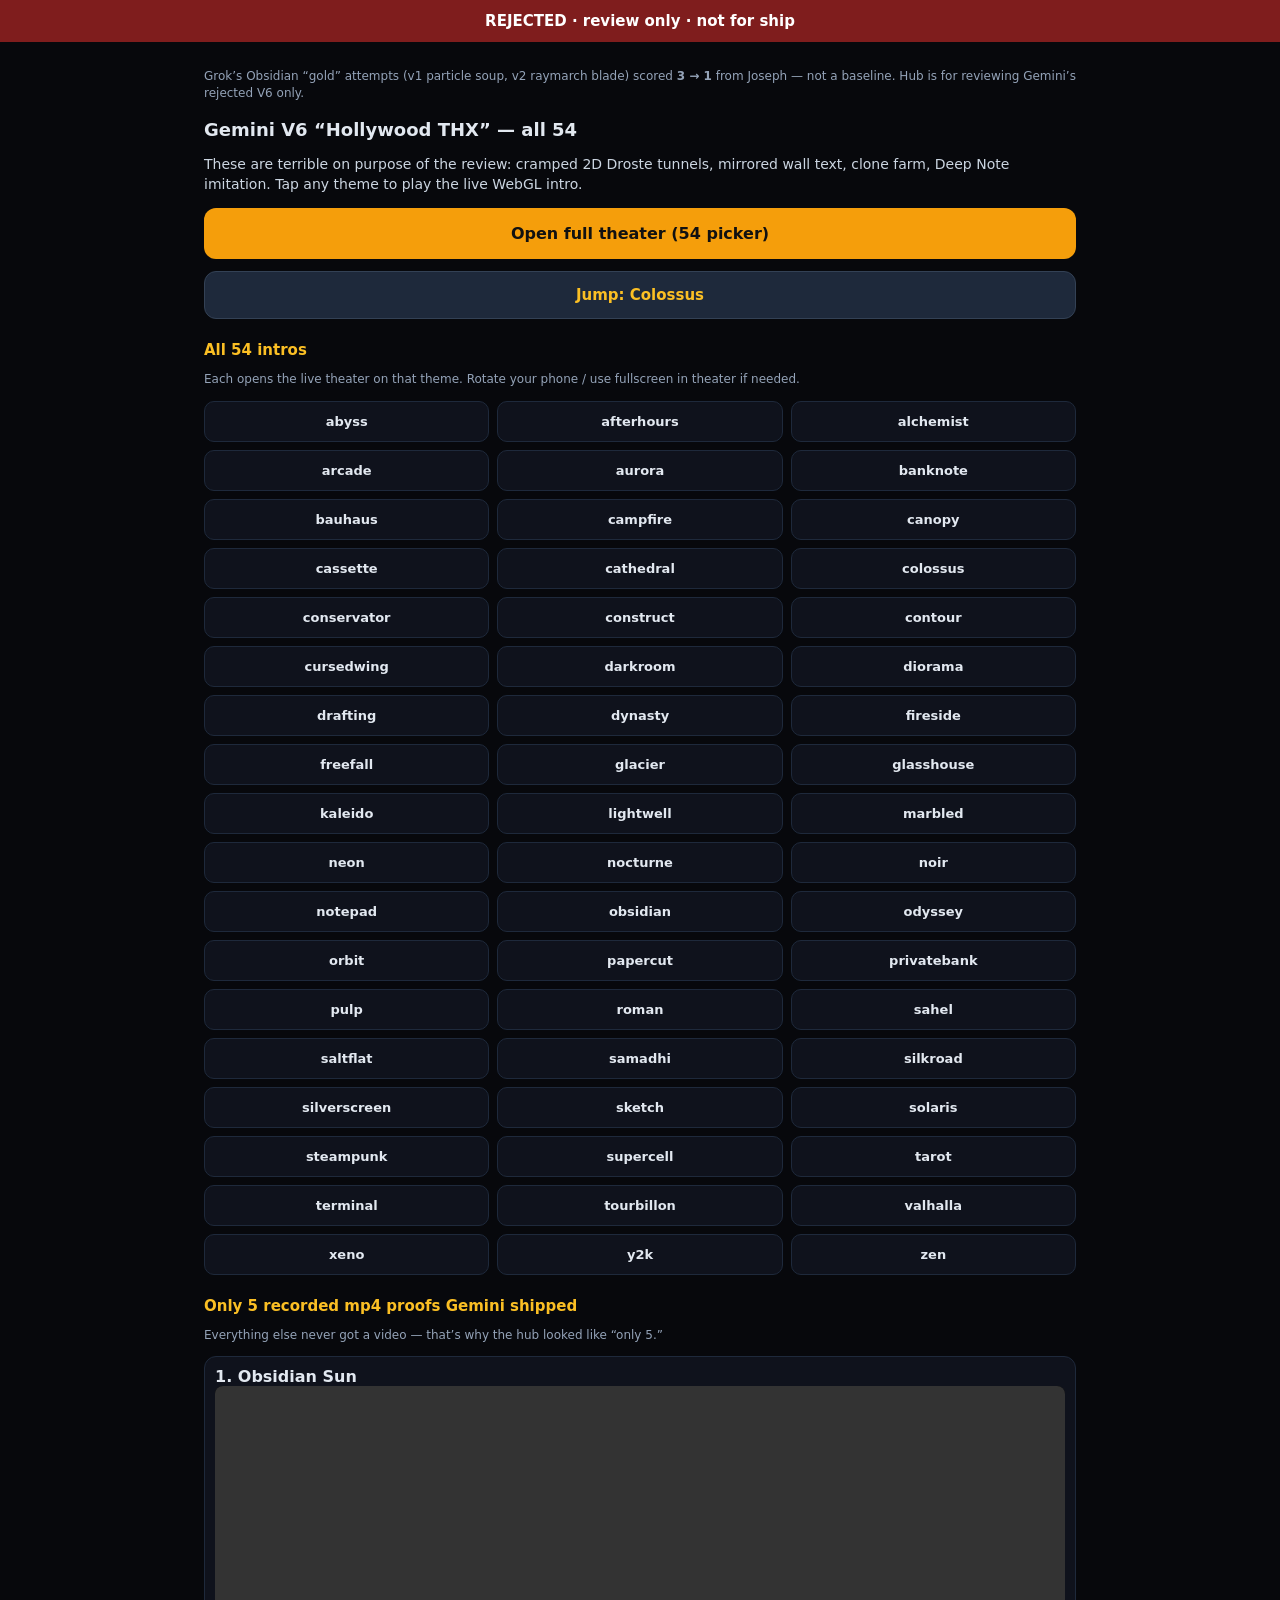
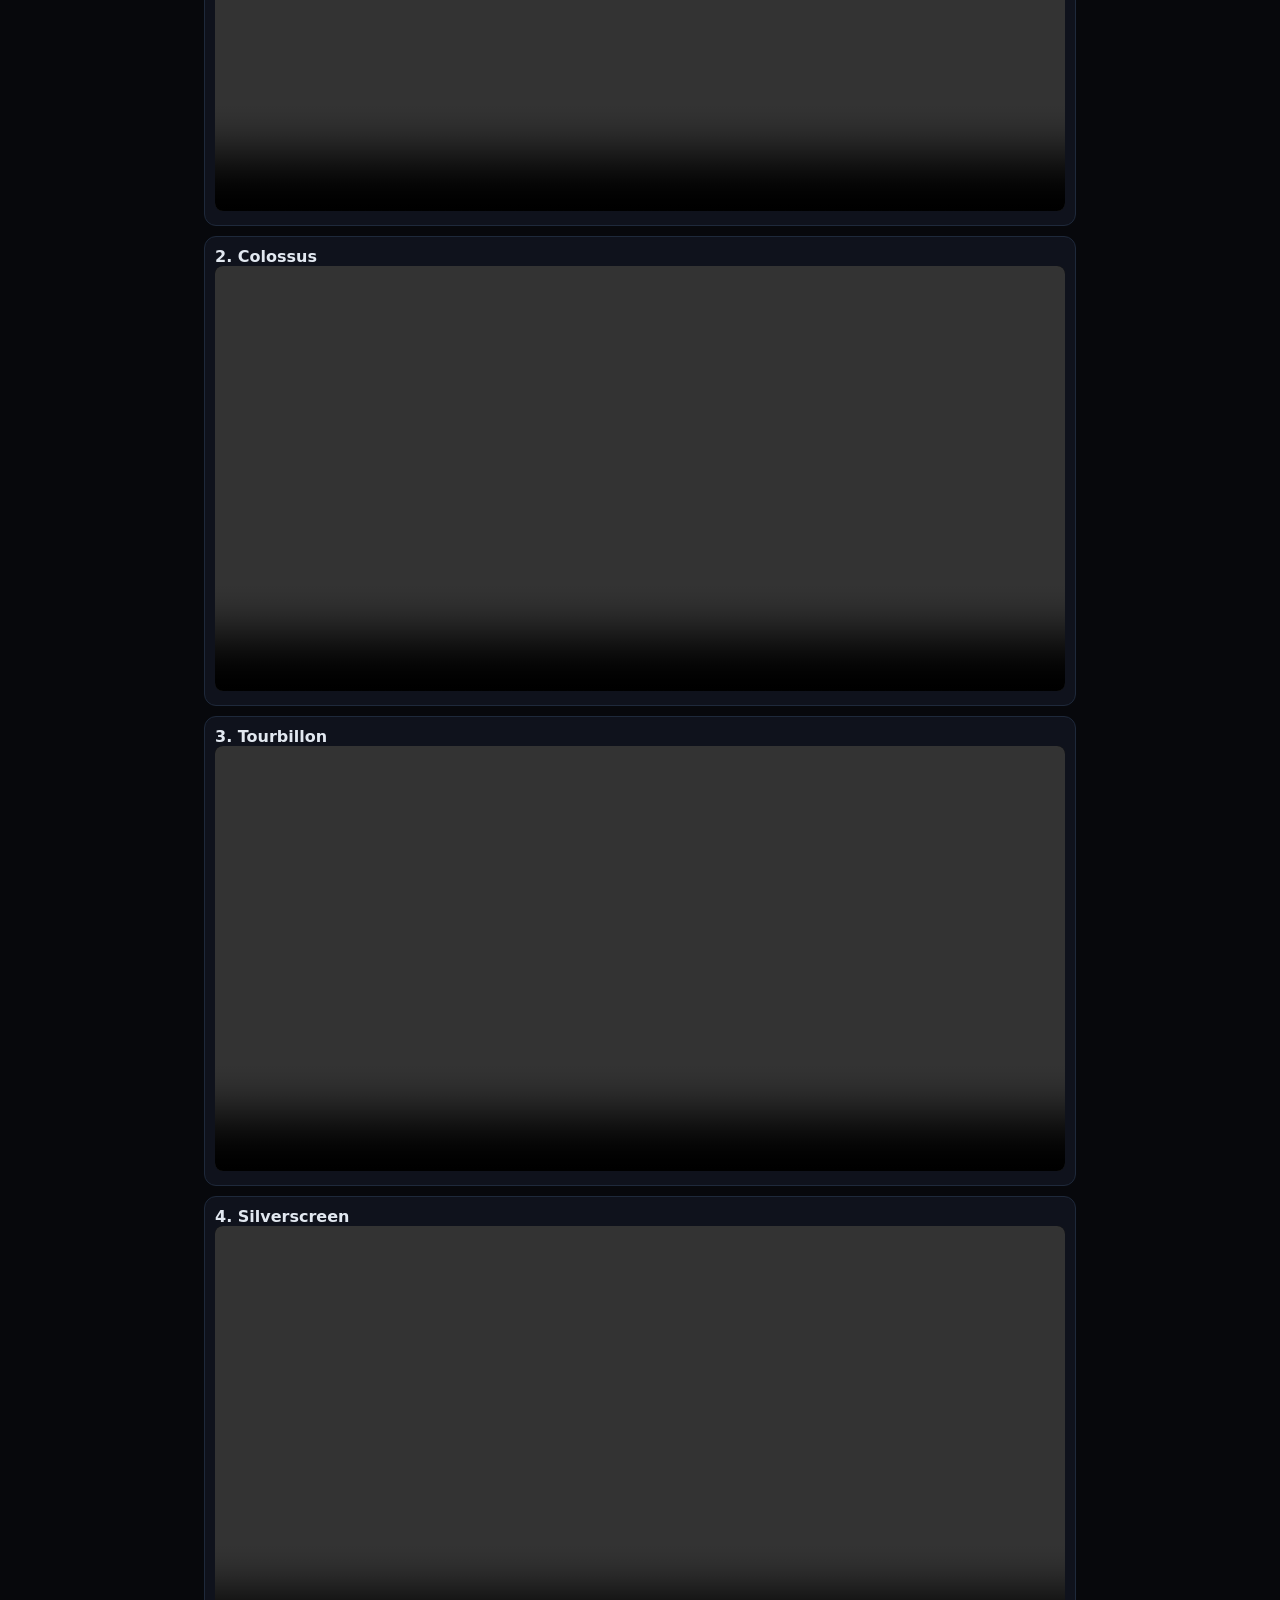
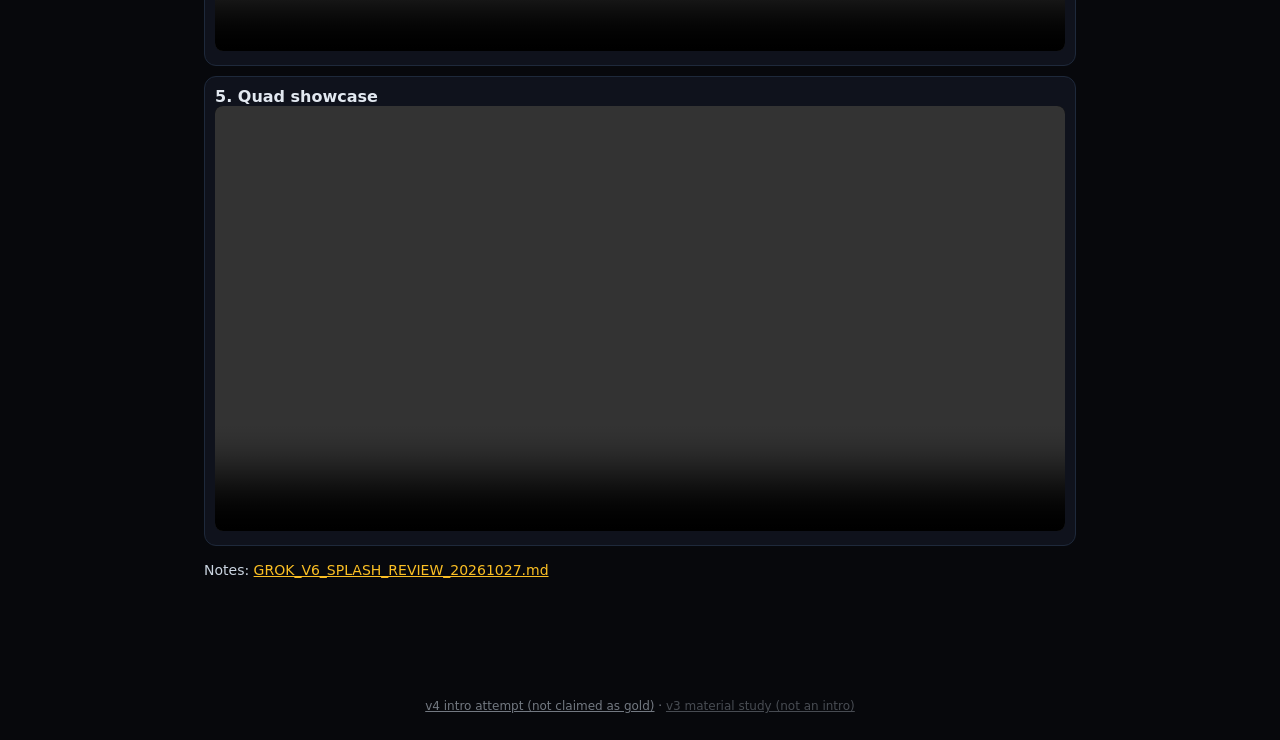
==== index.html @ e7ed3c57 "Obsidian v4 intro attempt (preview, not gold): timed 14.5s intro, HDRI, finer knapping" ====
<!doctype html>
<html lang="en">
<head>
<meta charset="utf-8">
<meta name="viewport" content="width=device-width,initial-scale=1,viewport-fit=cover">
<meta name="apple-mobile-web-app-capable" content="yes">
<title>V6 splash · 54 intros · REJECTED</title>
<style>
  :root { color-scheme: dark; }
  * { box-sizing: border-box; }
  body { margin:0; background:#07080c; color:#e2e8f0; font-family:system-ui,-apple-system,sans-serif; }
  .ban { position:sticky; top:0; z-index:20; background:#7f1d1d; color:#fff; padding:12px 14px; font-weight:800; text-align:center; font-size:15px; }
  main { padding:14px; max-width:900px; margin:0 auto; padding-bottom:80px; }
  h1 { font-size:18px; margin:16px 0 6px; }
  h2 { font-size:15px; color:#fbbf24; margin:22px 0 10px; }
  p,li { color:#cbd5e1; font-size:14px; line-height:1.45; }
  .cta { display:block; width:100%; text-align:center; background:#f59e0b; color:#111; font-weight:800; padding:16px; border-radius:12px; text-decoration:none; font-size:16px; margin:12px 0; }
  .cta2 { display:block; width:100%; text-align:center; background:#1e293b; color:#fbbf24; border:1px solid #334155; font-weight:700; padding:14px; border-radius:12px; text-decoration:none; font-size:15px; margin:8px 0; }
  .grid { display:grid; grid-template-columns:repeat(2,minmax(0,1fr)); gap:8px; }
  @media (min-width:520px) { .grid { grid-template-columns:repeat(3,minmax(0,1fr)); } }
  .chip { display:block; padding:12px 10px; background:#0f121c; border:1px solid #1e293b; border-radius:10px; color:#e2e8f0; text-decoration:none; text-align:center; font-size:13px; font-weight:600; }
  .chip:active { border-color:#fbbf24; color:#fbbf24; }
  .vid { background:#0f121c; border:1px solid #1e293b; border-radius:12px; padding:10px; margin-bottom:10px; }
  video { width:100%; border-radius:8px; background:#000; }
  .note { font-size:12px; color:#94a3b8; }
  a.md { color:#fbbf24; }
</style>
</head>
<body>
<div class="ban">REJECTED · review only · not for ship</div>
<main>
    <p class="note">Grok’s Obsidian “gold” attempts (v1 particle soup, v2 raymarch blade) scored <b>3 → 1</b> from Joseph — not a baseline. Hub is for reviewing Gemini’s rejected V6 only.</p>
  <h1>Gemini V6 “Hollywood THX” — all 54</h1>
  <p>These are terrible on purpose of the review: cramped 2D Droste tunnels, mirrored wall text, clone farm, Deep Note imitation. Tap any theme to play the live WebGL intro.</p>
  <a class="cta" href="theater.html?t=obsidian">Open full theater (54 picker)</a>
  <a class="cta2" href="theater.html?t=colossus">Jump: Colossus</a>

  <h2>All 54 intros</h2>
  <p class="note">Each opens the live theater on that theme. Rotate your phone / use fullscreen in theater if needed.</p>
  <div class="grid">
  <a class="chip" href="theater.html?t=abyss">abyss</a>
  <a class="chip" href="theater.html?t=afterhours">afterhours</a>
  <a class="chip" href="theater.html?t=alchemist">alchemist</a>
  <a class="chip" href="theater.html?t=arcade">arcade</a>
  <a class="chip" href="theater.html?t=aurora">aurora</a>
  <a class="chip" href="theater.html?t=banknote">banknote</a>
  <a class="chip" href="theater.html?t=bauhaus">bauhaus</a>
  <a class="chip" href="theater.html?t=campfire">campfire</a>
  <a class="chip" href="theater.html?t=canopy">canopy</a>
  <a class="chip" href="theater.html?t=cassette">cassette</a>
  <a class="chip" href="theater.html?t=cathedral">cathedral</a>
  <a class="chip" href="theater.html?t=colossus">colossus</a>
  <a class="chip" href="theater.html?t=conservator">conservator</a>
  <a class="chip" href="theater.html?t=construct">construct</a>
  <a class="chip" href="theater.html?t=contour">contour</a>
  <a class="chip" href="theater.html?t=cursedwing">cursedwing</a>
  <a class="chip" href="theater.html?t=darkroom">darkroom</a>
  <a class="chip" href="theater.html?t=diorama">diorama</a>
  <a class="chip" href="theater.html?t=drafting">drafting</a>
  <a class="chip" href="theater.html?t=dynasty">dynasty</a>
  <a class="chip" href="theater.html?t=fireside">fireside</a>
  <a class="chip" href="theater.html?t=freefall">freefall</a>
  <a class="chip" href="theater.html?t=glacier">glacier</a>
  <a class="chip" href="theater.html?t=glasshouse">glasshouse</a>
  <a class="chip" href="theater.html?t=kaleido">kaleido</a>
  <a class="chip" href="theater.html?t=lightwell">lightwell</a>
  <a class="chip" href="theater.html?t=marbled">marbled</a>
  <a class="chip" href="theater.html?t=neon">neon</a>
  <a class="chip" href="theater.html?t=nocturne">nocturne</a>
  <a class="chip" href="theater.html?t=noir">noir</a>
  <a class="chip" href="theater.html?t=notepad">notepad</a>
  <a class="chip" href="theater.html?t=obsidian">obsidian</a>
  <a class="chip" href="theater.html?t=odyssey">odyssey</a>
  <a class="chip" href="theater.html?t=orbit">orbit</a>
  <a class="chip" href="theater.html?t=papercut">papercut</a>
  <a class="chip" href="theater.html?t=privatebank">privatebank</a>
  <a class="chip" href="theater.html?t=pulp">pulp</a>
  <a class="chip" href="theater.html?t=roman">roman</a>
  <a class="chip" href="theater.html?t=sahel">sahel</a>
  <a class="chip" href="theater.html?t=saltflat">saltflat</a>
  <a class="chip" href="theater.html?t=samadhi">samadhi</a>
  <a class="chip" href="theater.html?t=silkroad">silkroad</a>
  <a class="chip" href="theater.html?t=silverscreen">silverscreen</a>
  <a class="chip" href="theater.html?t=sketch">sketch</a>
  <a class="chip" href="theater.html?t=solaris">solaris</a>
  <a class="chip" href="theater.html?t=steampunk">steampunk</a>
  <a class="chip" href="theater.html?t=supercell">supercell</a>
  <a class="chip" href="theater.html?t=tarot">tarot</a>
  <a class="chip" href="theater.html?t=terminal">terminal</a>
  <a class="chip" href="theater.html?t=tourbillon">tourbillon</a>
  <a class="chip" href="theater.html?t=valhalla">valhalla</a>
  <a class="chip" href="theater.html?t=xeno">xeno</a>
  <a class="chip" href="theater.html?t=y2k">y2k</a>
  <a class="chip" href="theater.html?t=zen">zen</a>
  </div>

  <h2>Only 5 recorded mp4 proofs Gemini shipped</h2>
  <p class="note">Everything else never got a video — that’s why the hub looked like “only 5.”</p>
  <div class="vid"><b>1. Obsidian Sun</b><video controls playsinline preload="metadata" src="media/v6_thx_obsidian.mp4"></video></div>
  <div class="vid"><b>2. Colossus</b><video controls playsinline preload="metadata" src="media/v6_thx_colossus.mp4"></video></div>
  <div class="vid"><b>3. Tourbillon</b><video controls playsinline preload="metadata" src="media/v6_thx_tourbillon.mp4"></video></div>
  <div class="vid"><b>4. Silverscreen</b><video controls playsinline preload="metadata" src="media/v6_thx_silverscreen.mp4"></video></div>
  <div class="vid"><b>5. Quad showcase</b><video controls playsinline preload="metadata" src="media/v6_thx_quad.mp4"></video></div>

  <p>Notes: <a class="md" href="GROK_V6_SPLASH_REVIEW_20261027.md">GROK_V6_SPLASH_REVIEW_20261027.md</a></p>
</main>
<p style="text-align:center;font-size:12px;opacity:.55;margin:24px 0"><a href="gold-v4/" style="color:inherit">v4 intro attempt (not claimed as gold)</a> · <a href="gold-v3/" style="color:inherit;opacity:.6">v3 material study (not an intro)</a></p>
</body>
</html>
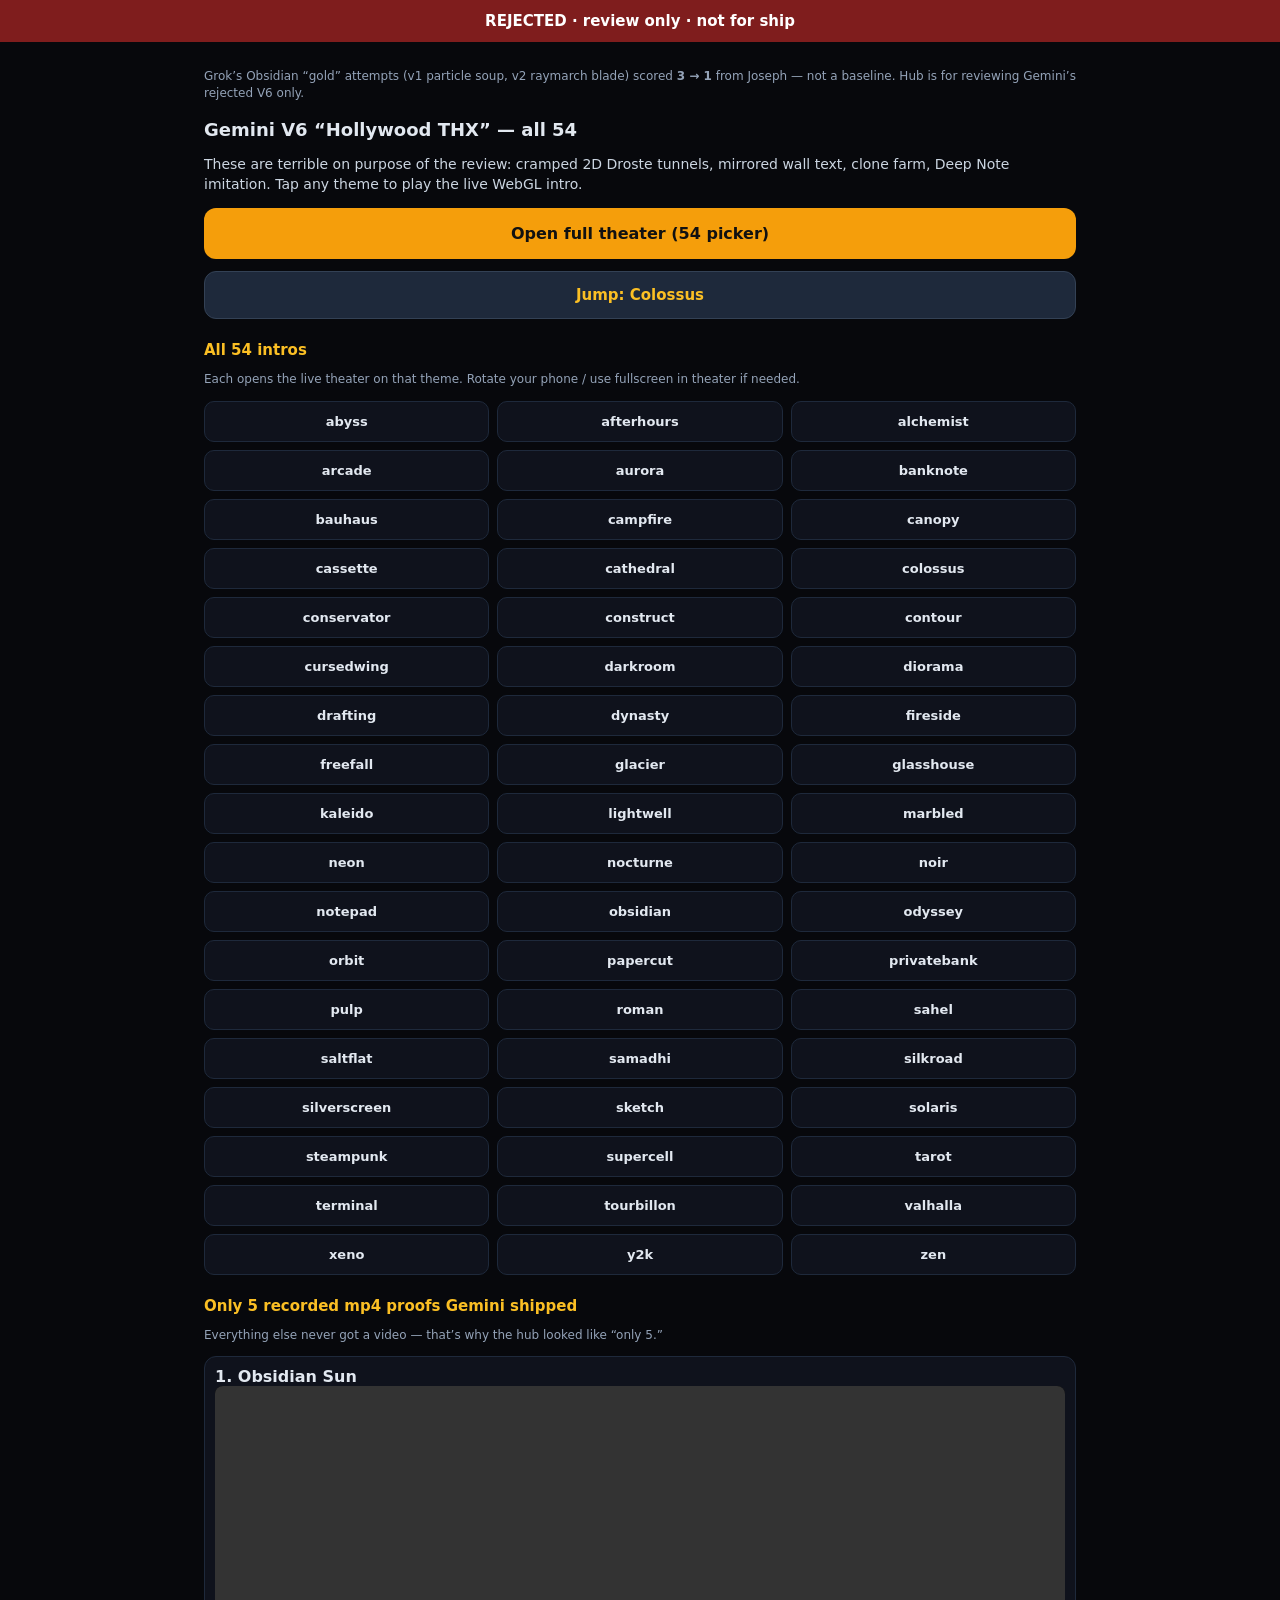
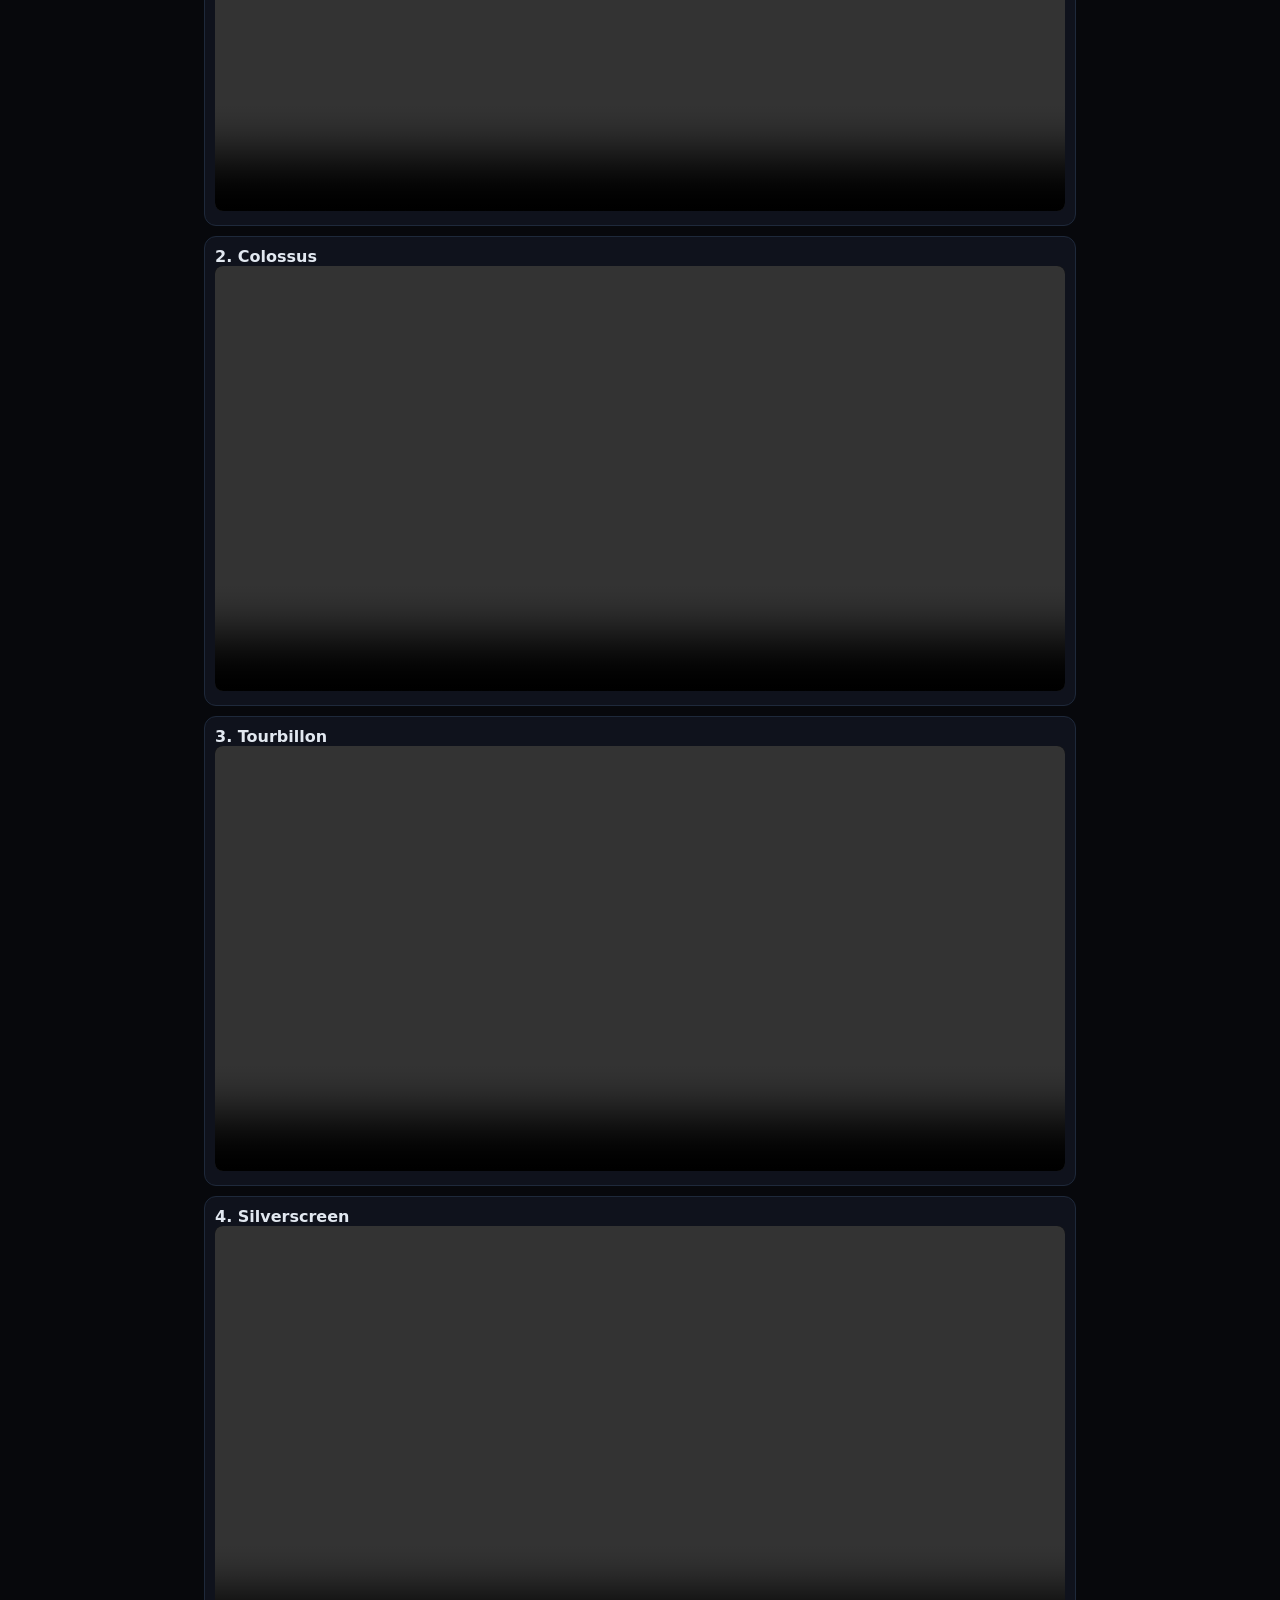
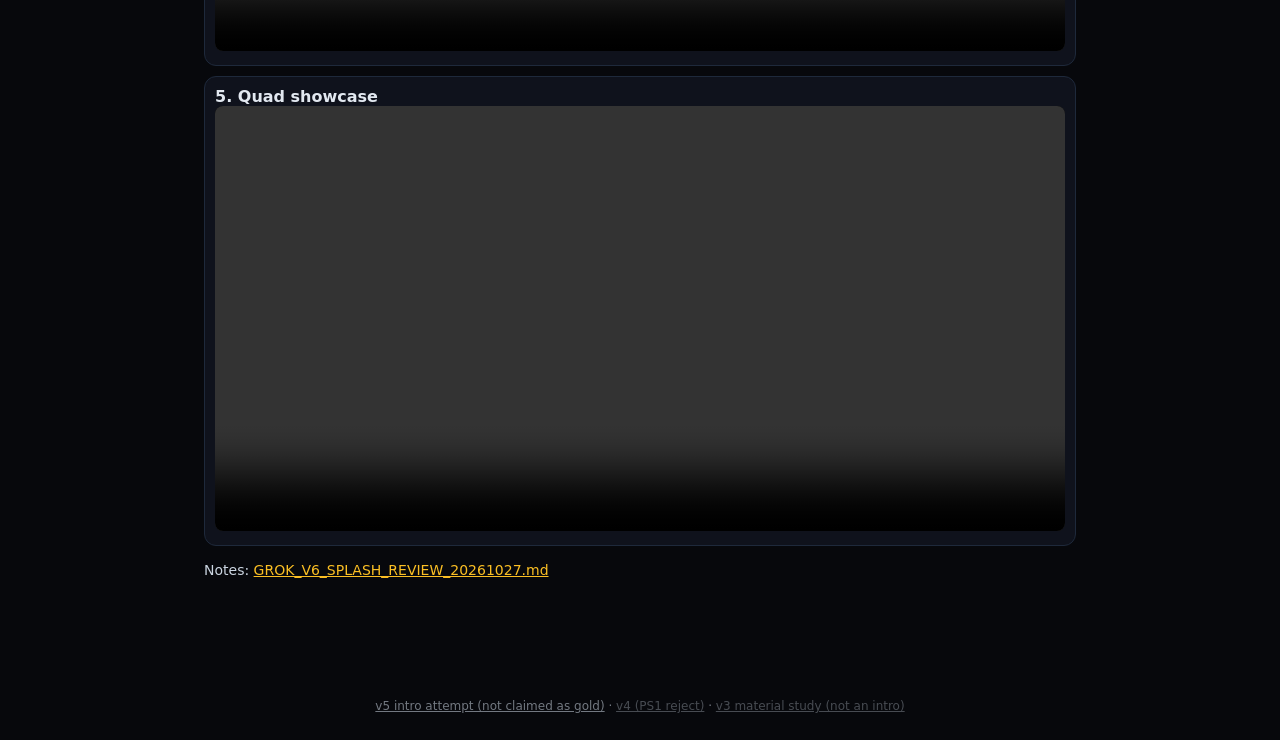
==== commit cd5ea19a: "Obsidian v5 intro attempt (preview, not gold): SDF knapped mesh, CC0 recorded SFX mix" ====
--- a/index.html
+++ b/index.html
@@ -104,6 +104,6 @@
 
   <p>Notes: <a class="md" href="GROK_V6_SPLASH_REVIEW_20261027.md">GROK_V6_SPLASH_REVIEW_20261027.md</a></p>
 </main>
-<p style="text-align:center;font-size:12px;opacity:.55;margin:24px 0"><a href="gold-v4/" style="color:inherit">v4 intro attempt (not claimed as gold)</a> · <a href="gold-v3/" style="color:inherit;opacity:.6">v3 material study (not an intro)</a></p>
+<p style="text-align:center;font-size:12px;opacity:.55;margin:24px 0"><a href="gold-v5/" style="color:inherit">v5 intro attempt (not claimed as gold)</a> · <a href="gold-v4/" style="color:inherit;opacity:.6">v4 (PS1 reject)</a> · <a href="gold-v3/" style="color:inherit;opacity:.6">v3 material study (not an intro)</a></p>
 </body>
 </html>
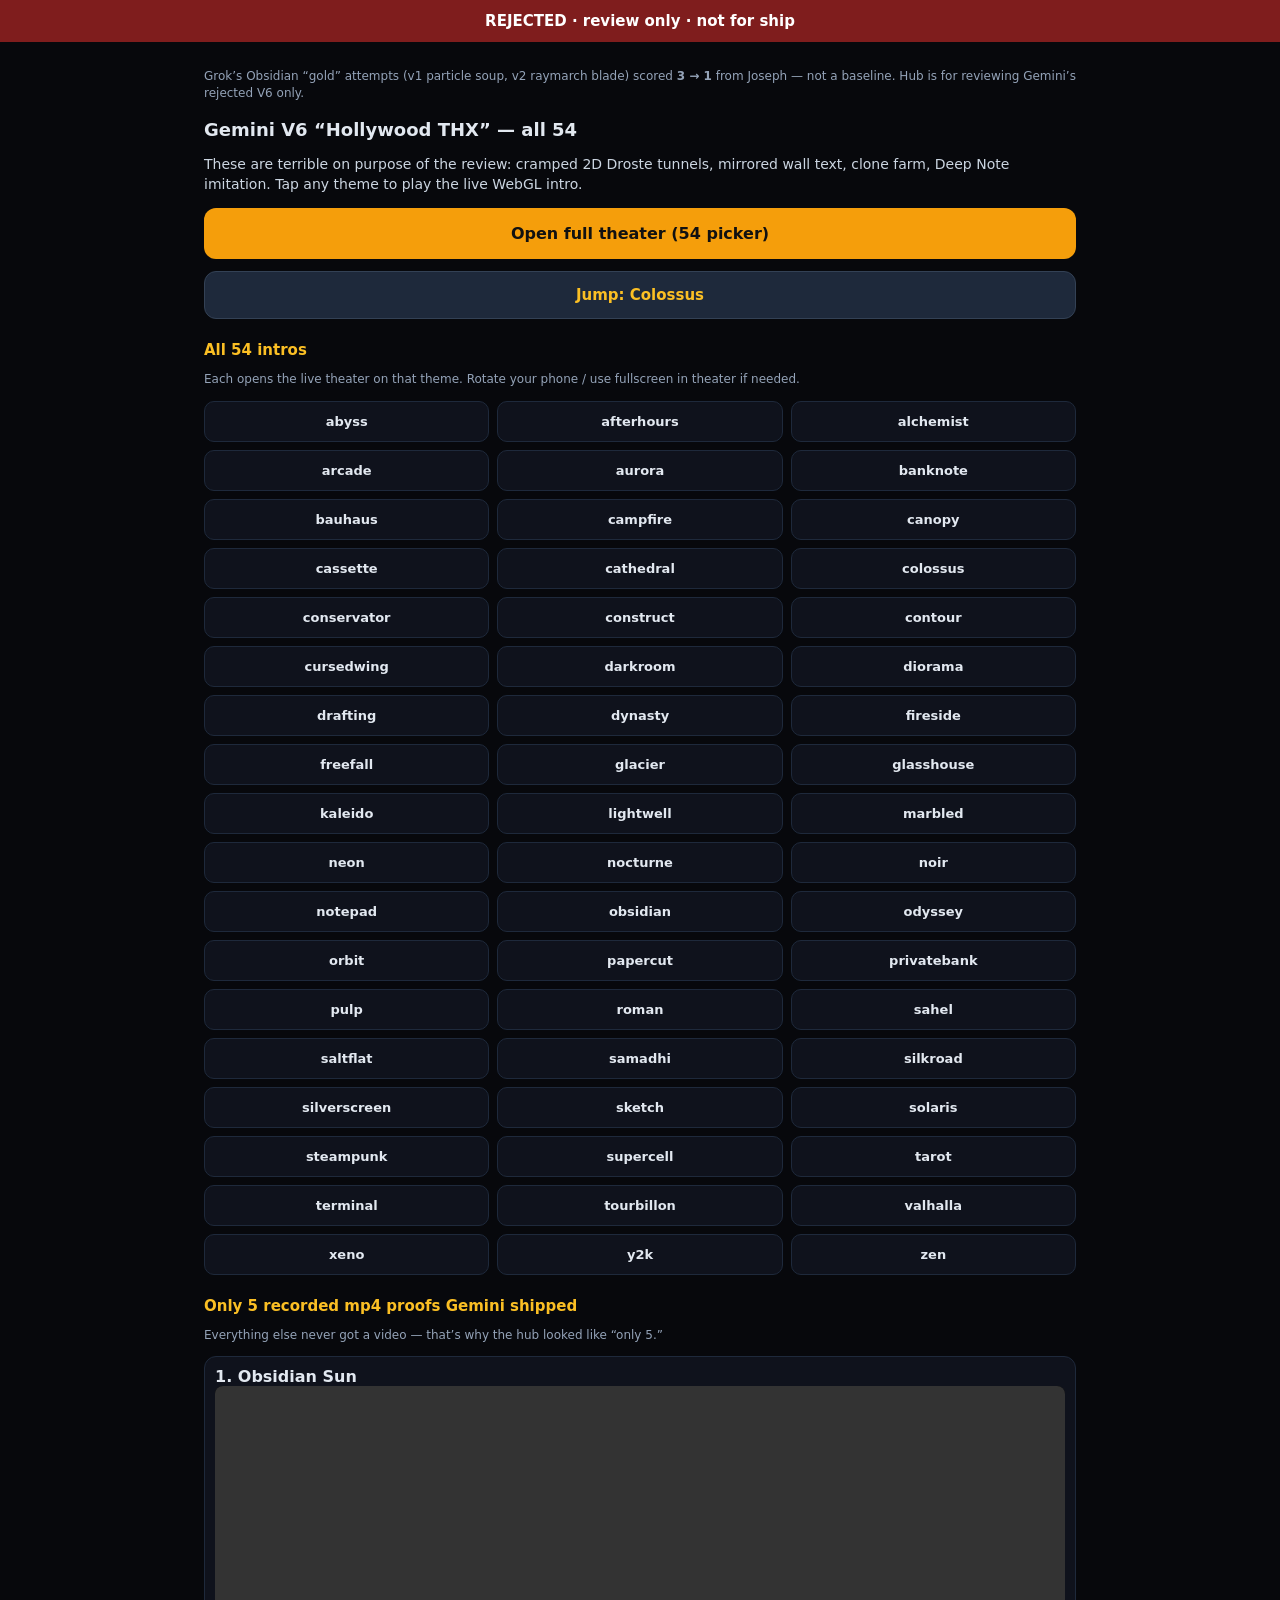
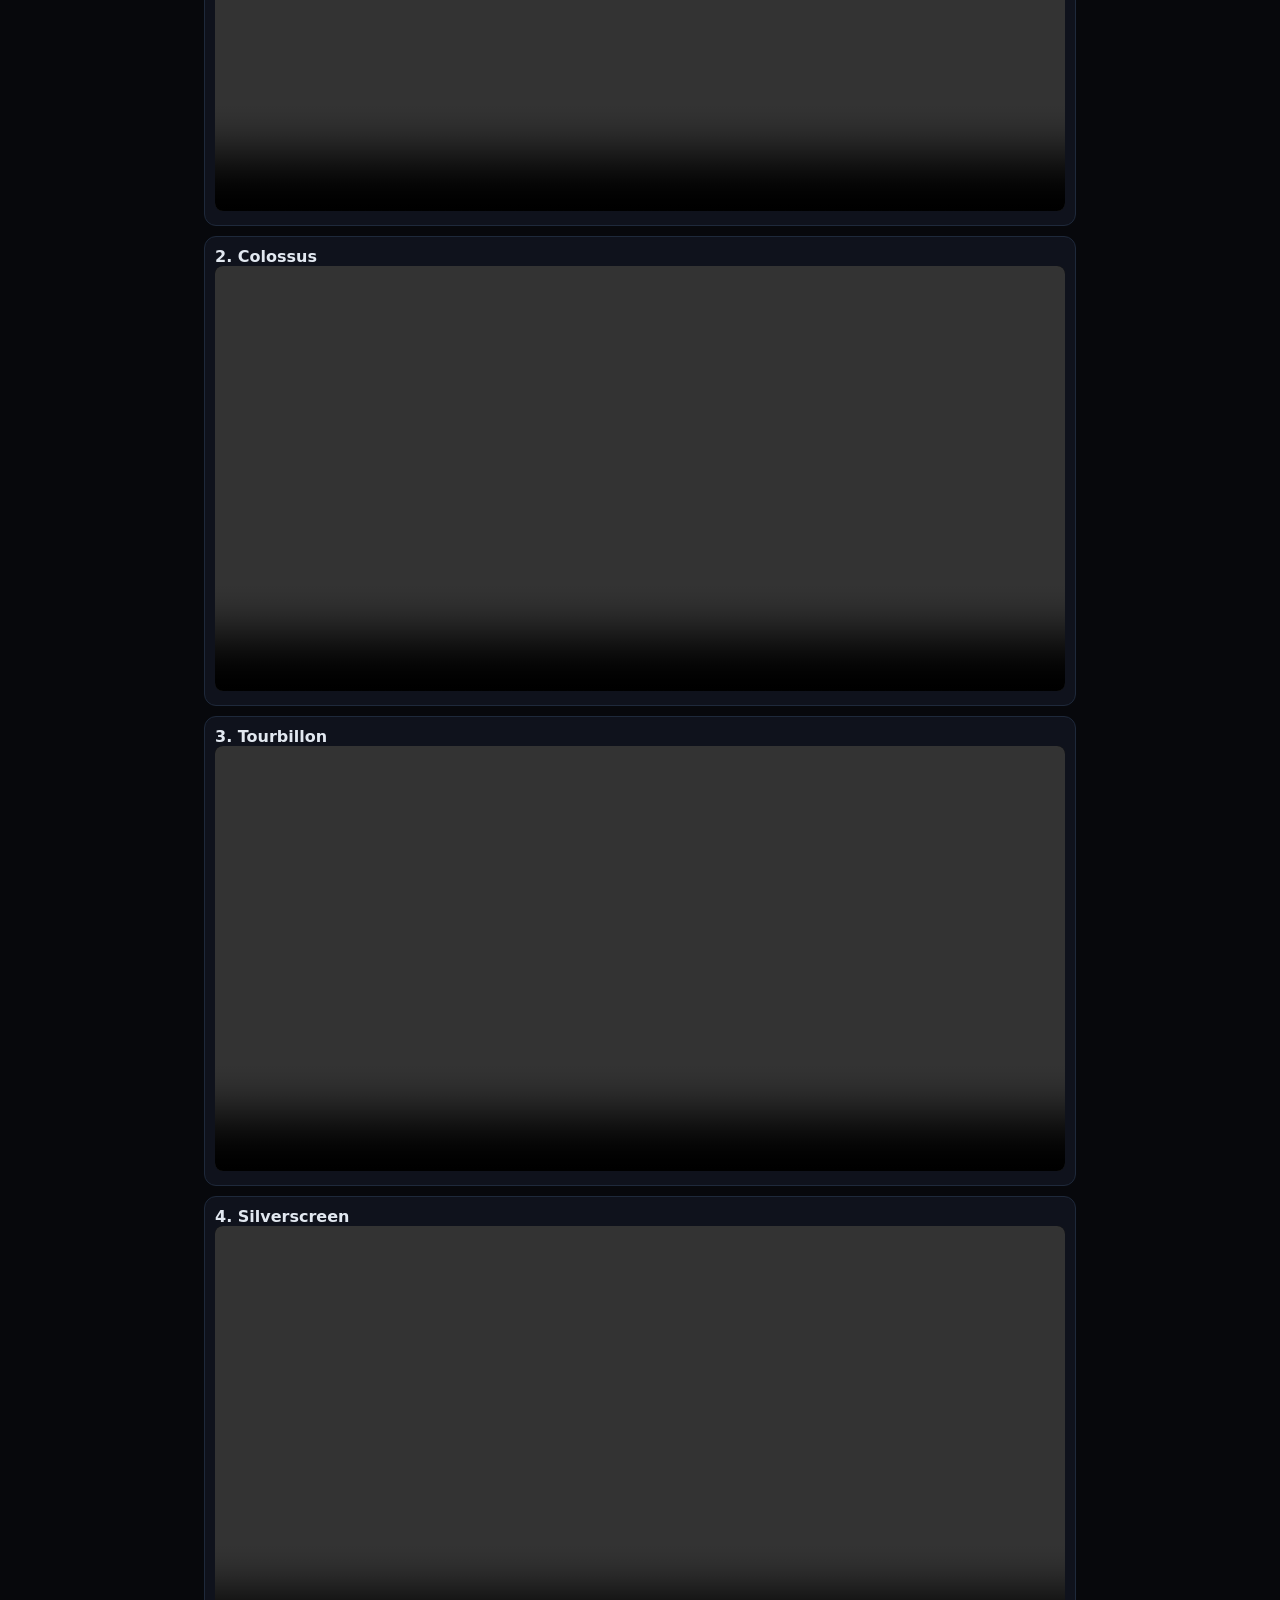
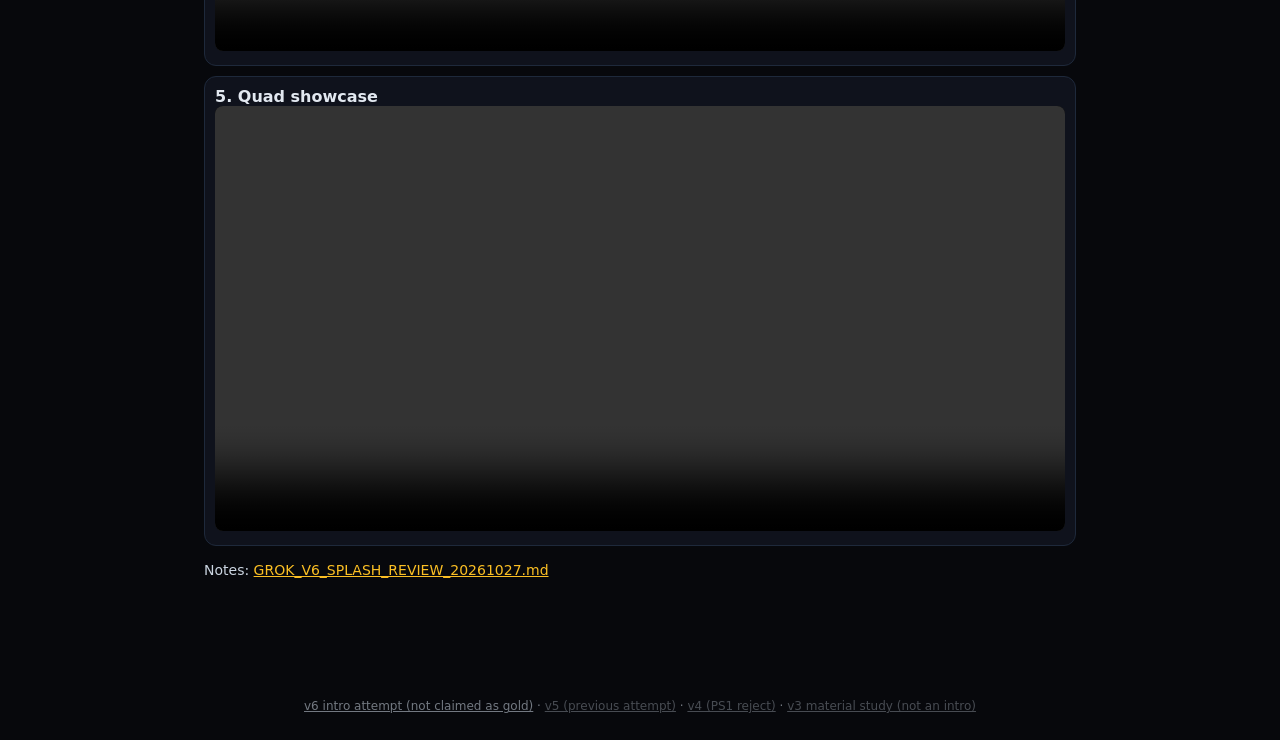
==== commit db3ceec5: "Obsidian v6 intro attempt (preview, not gold): glassy scars, slate ground, impact boom physics" ====
--- a/index.html
+++ b/index.html
@@ -104,6 +104,6 @@
 
   <p>Notes: <a class="md" href="GROK_V6_SPLASH_REVIEW_20261027.md">GROK_V6_SPLASH_REVIEW_20261027.md</a></p>
 </main>
-<p style="text-align:center;font-size:12px;opacity:.55;margin:24px 0"><a href="gold-v5/" style="color:inherit">v5 intro attempt (not claimed as gold)</a> · <a href="gold-v4/" style="color:inherit;opacity:.6">v4 (PS1 reject)</a> · <a href="gold-v3/" style="color:inherit;opacity:.6">v3 material study (not an intro)</a></p>
+<p style="text-align:center;font-size:12px;opacity:.55;margin:24px 0"><a href="gold-v6/" style="color:inherit">v6 intro attempt (not claimed as gold)</a> · <a href="gold-v5/" style="color:inherit;opacity:.6">v5 (previous attempt)</a> · <a href="gold-v4/" style="color:inherit;opacity:.6">v4 (PS1 reject)</a> · <a href="gold-v3/" style="color:inherit;opacity:.6">v3 material study (not an intro)</a></p>
 </body>
 </html>
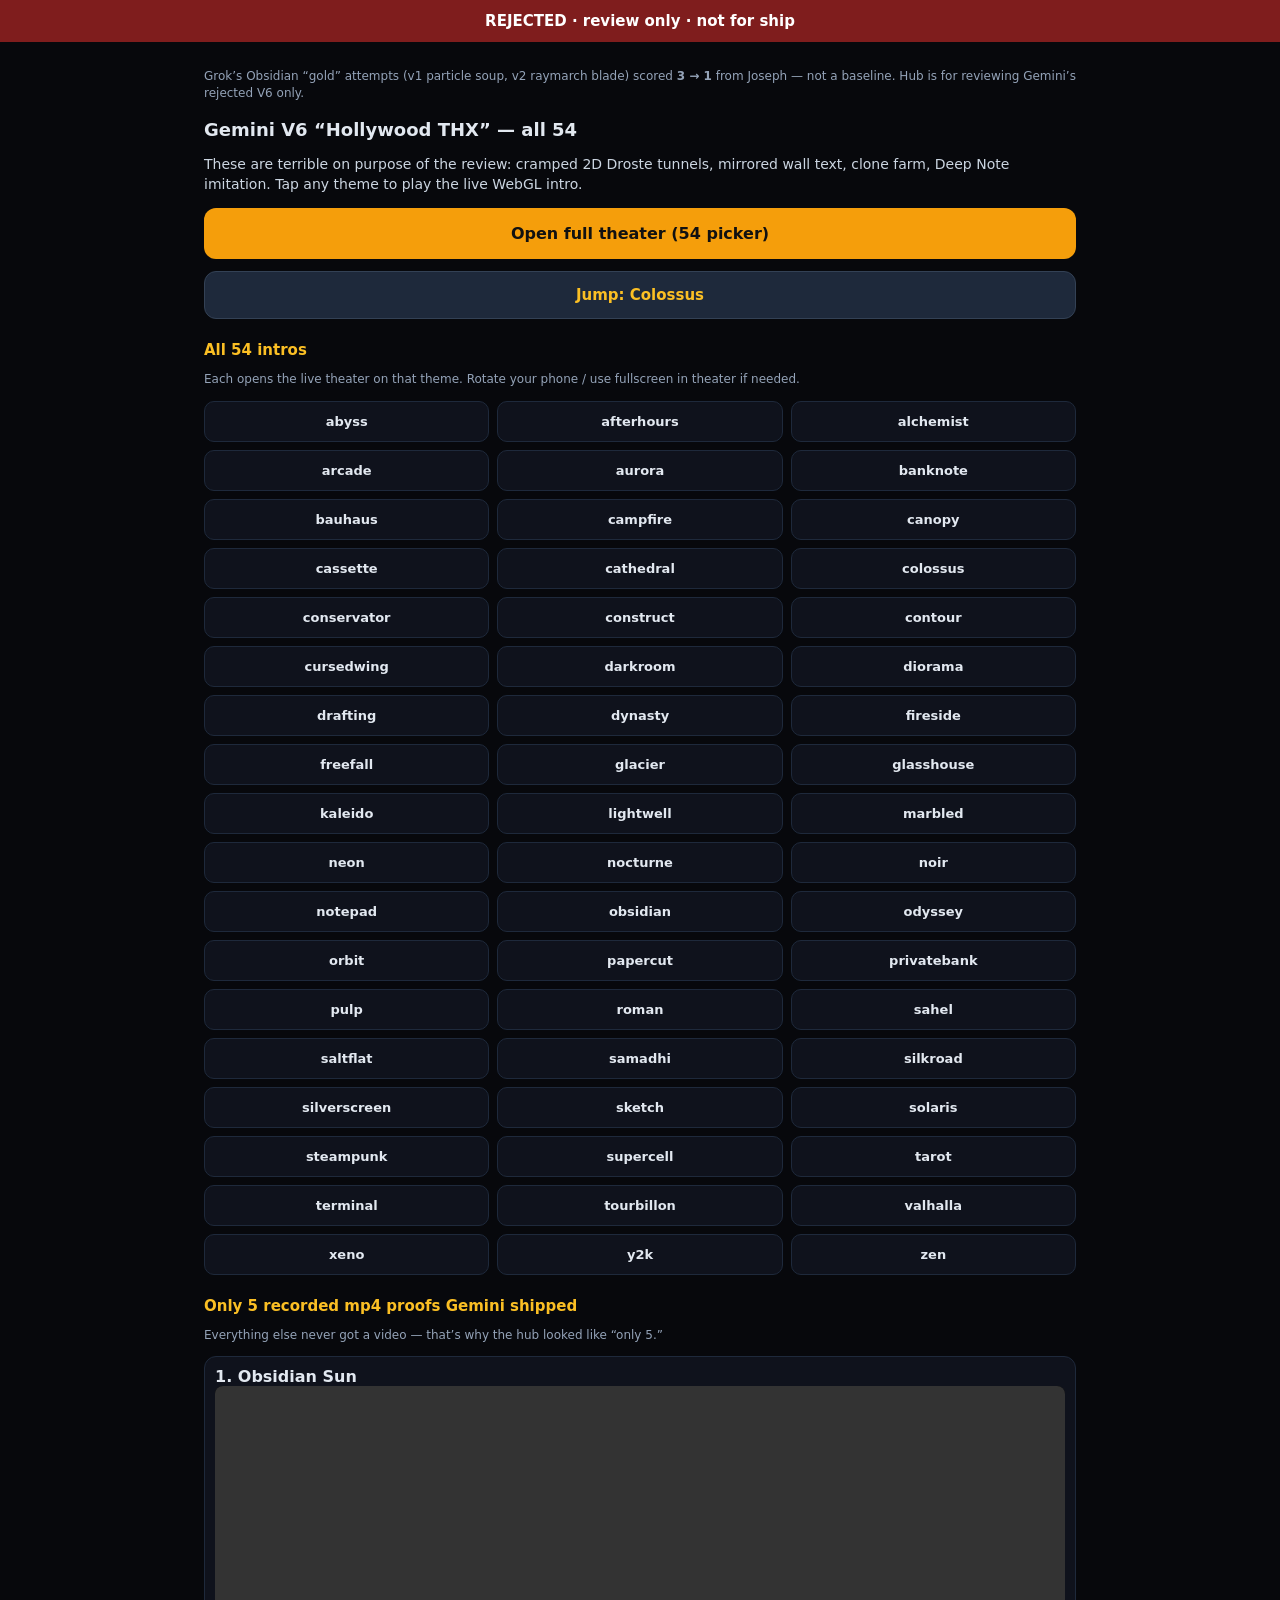
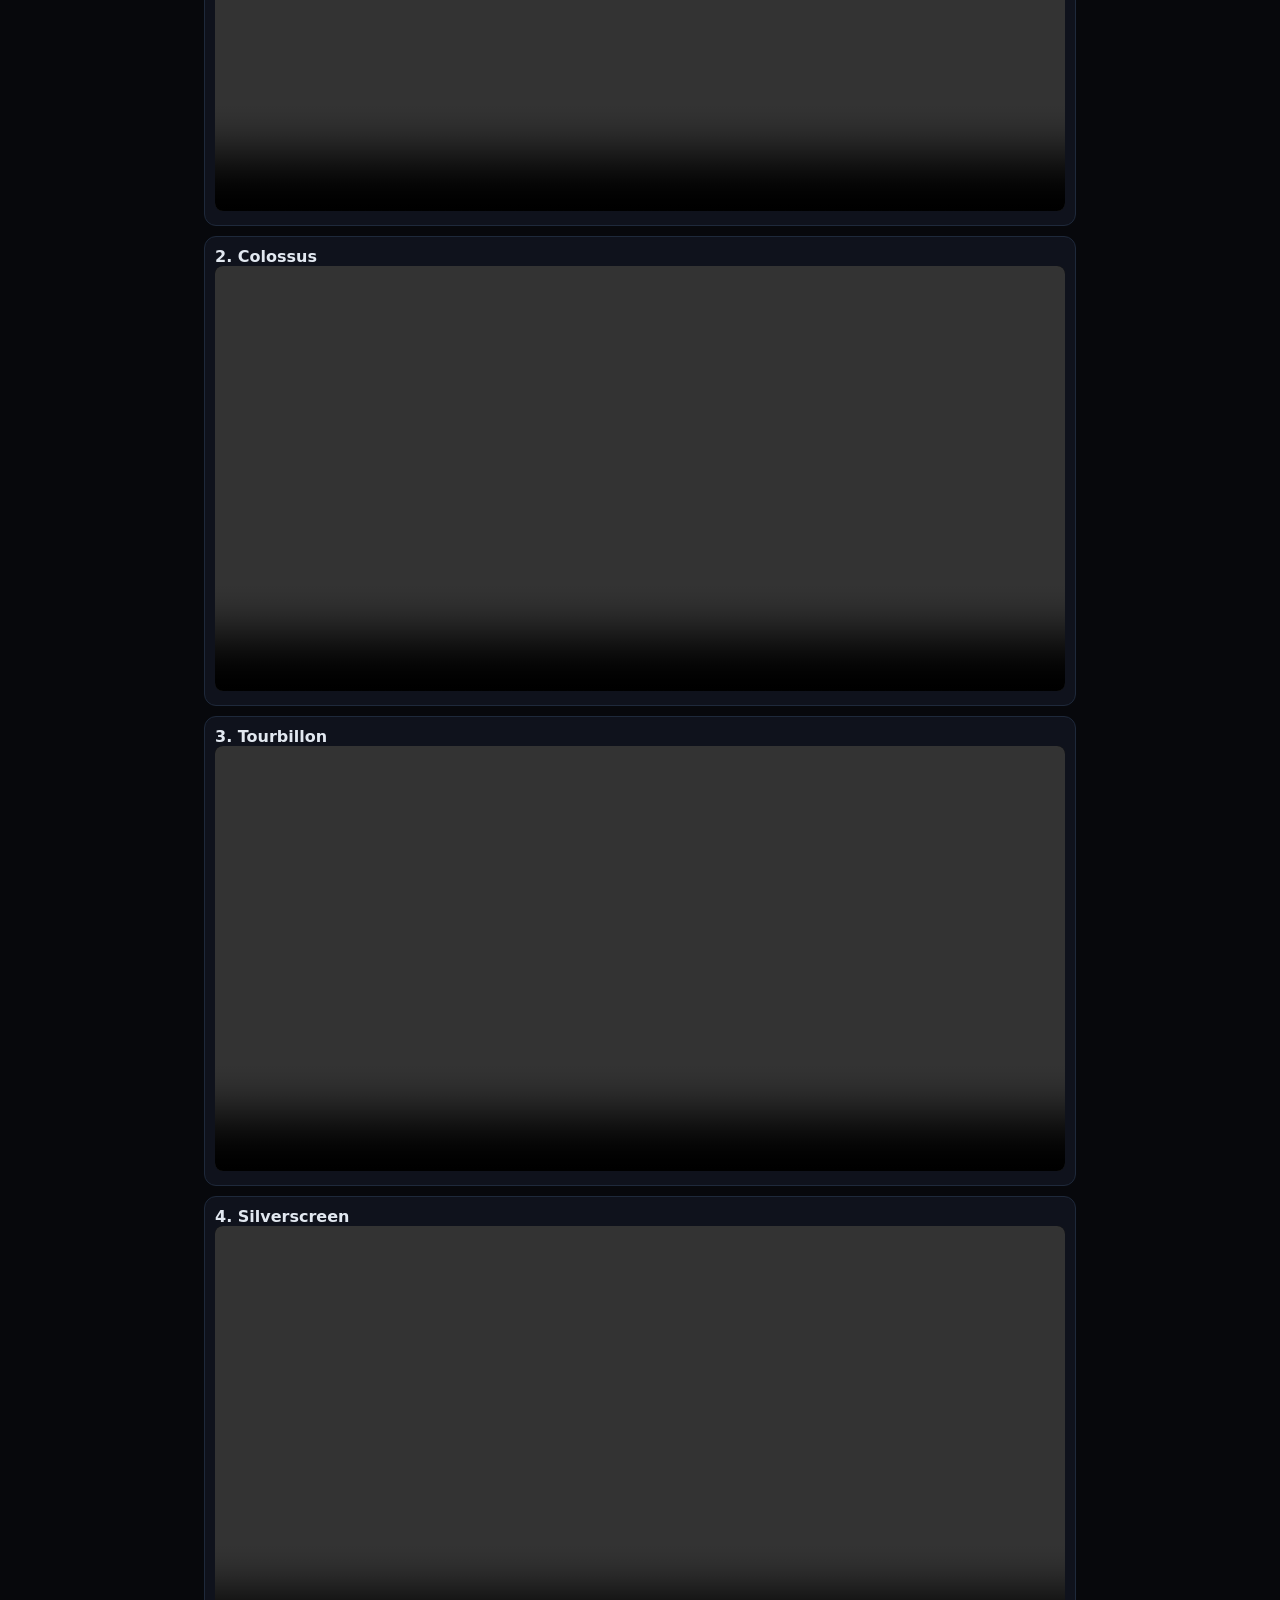
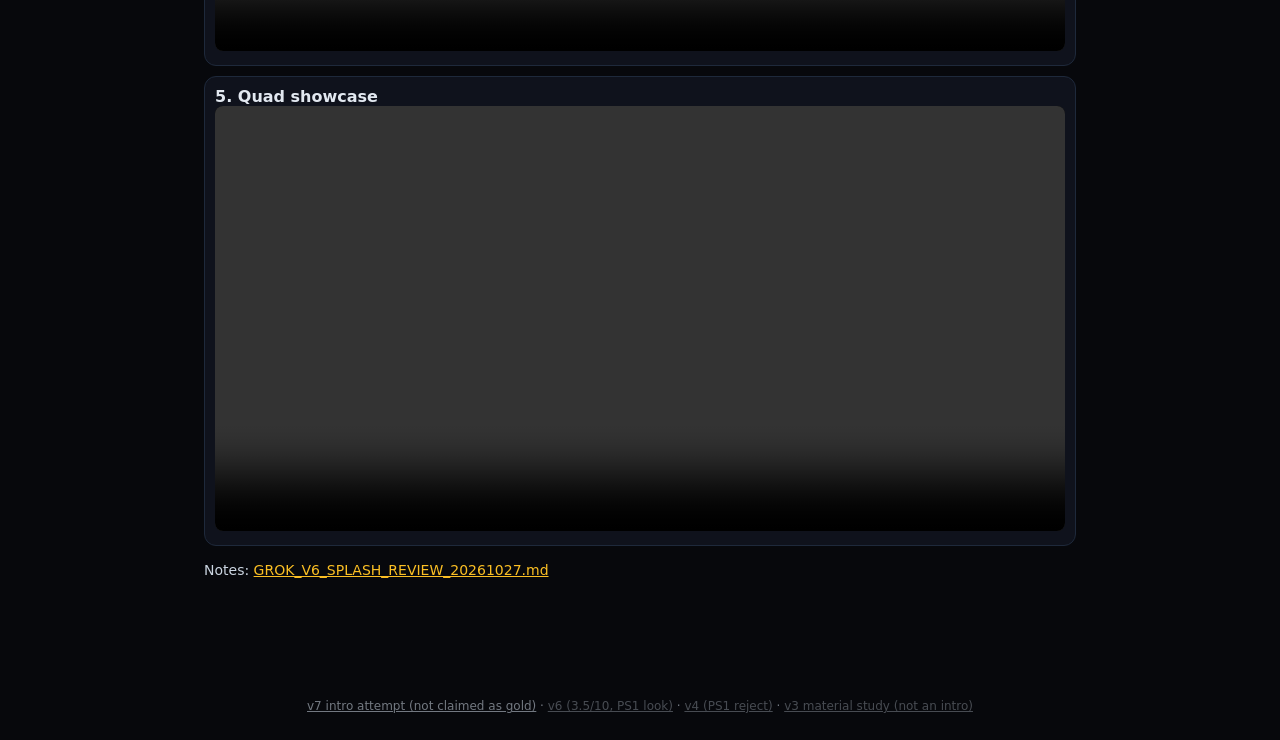
==== commit b9b594af: "Obsidian v7 intro attempt (preview, not gold): anti-PS1 render pass" ====
--- a/index.html
+++ b/index.html
@@ -104,6 +104,6 @@
 
   <p>Notes: <a class="md" href="GROK_V6_SPLASH_REVIEW_20261027.md">GROK_V6_SPLASH_REVIEW_20261027.md</a></p>
 </main>
-<p style="text-align:center;font-size:12px;opacity:.55;margin:24px 0"><a href="gold-v6/" style="color:inherit">v6 intro attempt (not claimed as gold)</a> · <a href="gold-v5/" style="color:inherit;opacity:.6">v5 (previous attempt)</a> · <a href="gold-v4/" style="color:inherit;opacity:.6">v4 (PS1 reject)</a> · <a href="gold-v3/" style="color:inherit;opacity:.6">v3 material study (not an intro)</a></p>
+<p style="text-align:center;font-size:12px;opacity:.55;margin:24px 0"><a href="gold-v7/" style="color:inherit">v7 intro attempt (not claimed as gold)</a> · <a href="gold-v6/" style="color:inherit;opacity:.6">v6 (3.5/10, PS1 look)</a> · <a href="gold-v4/" style="color:inherit;opacity:.6">v4 (PS1 reject)</a> · <a href="gold-v3/" style="color:inherit;opacity:.6">v3 material study (not an intro)</a></p>
 </body>
 </html>
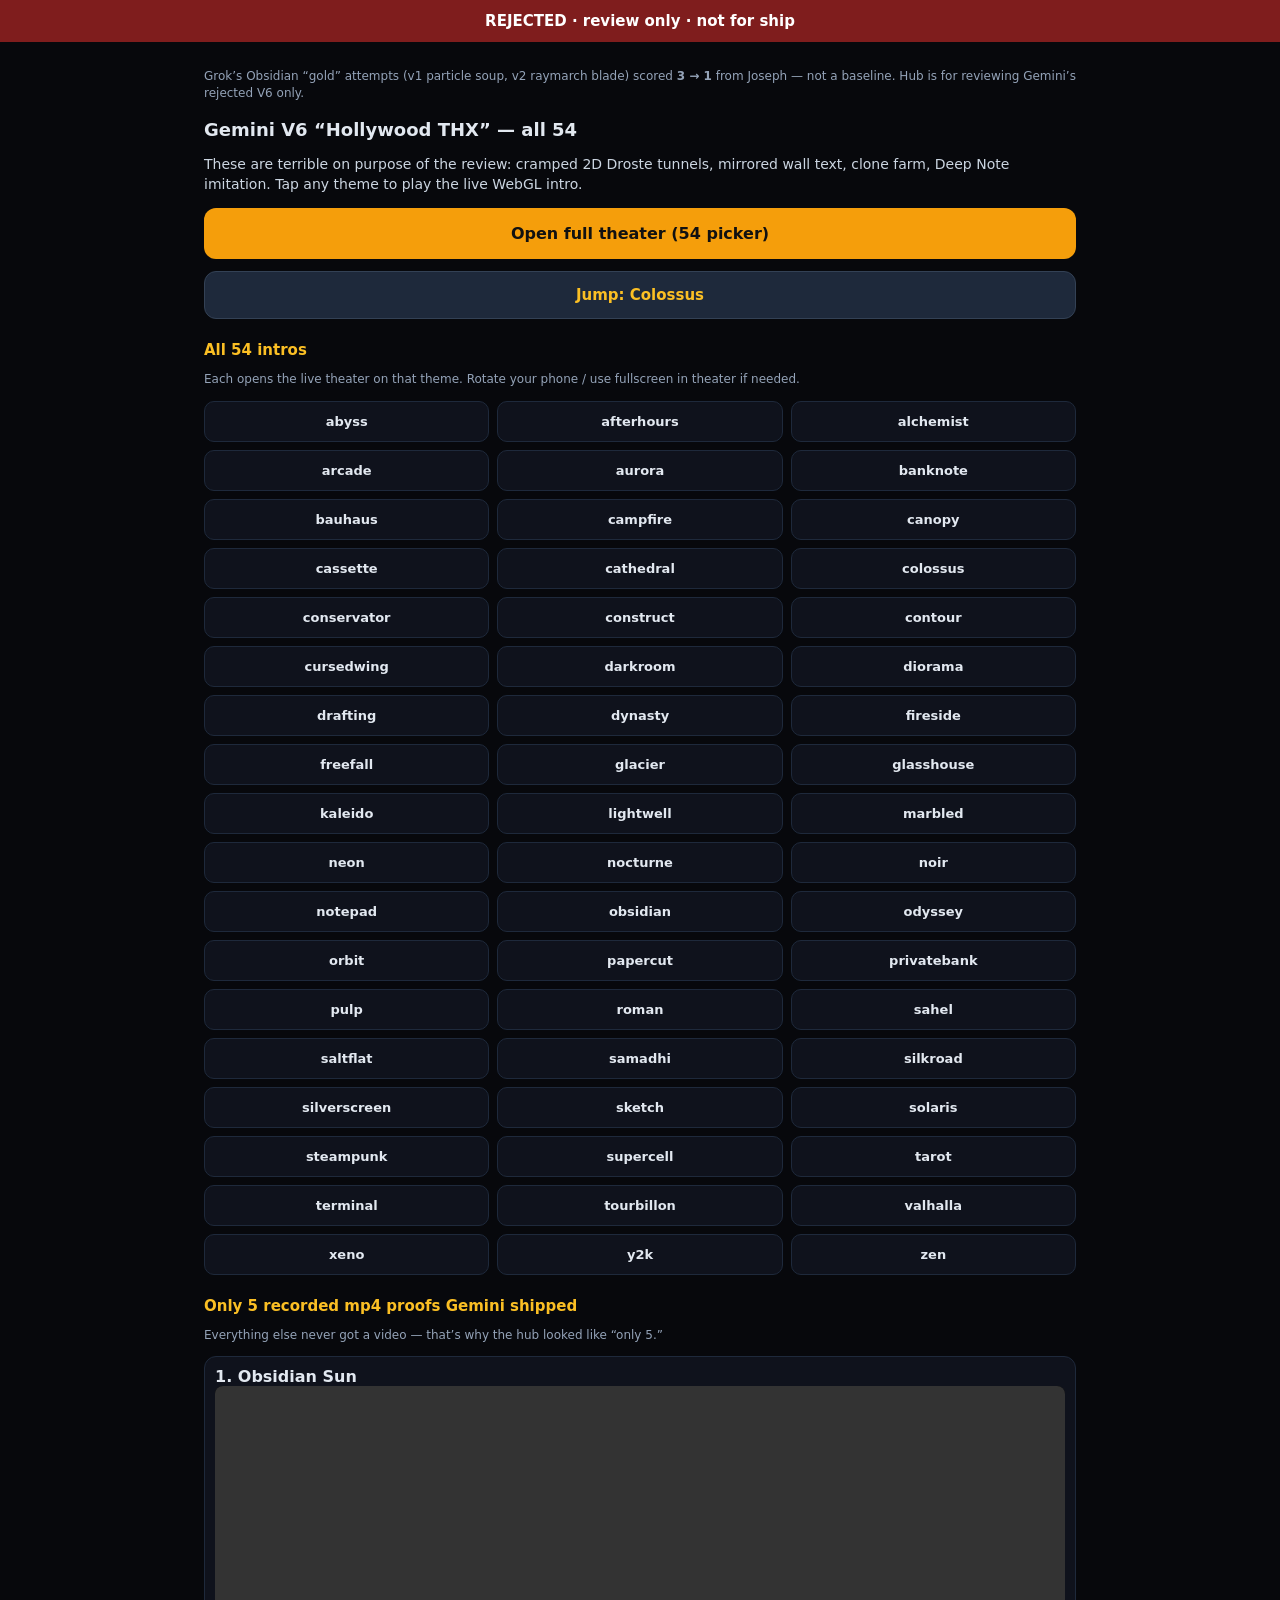
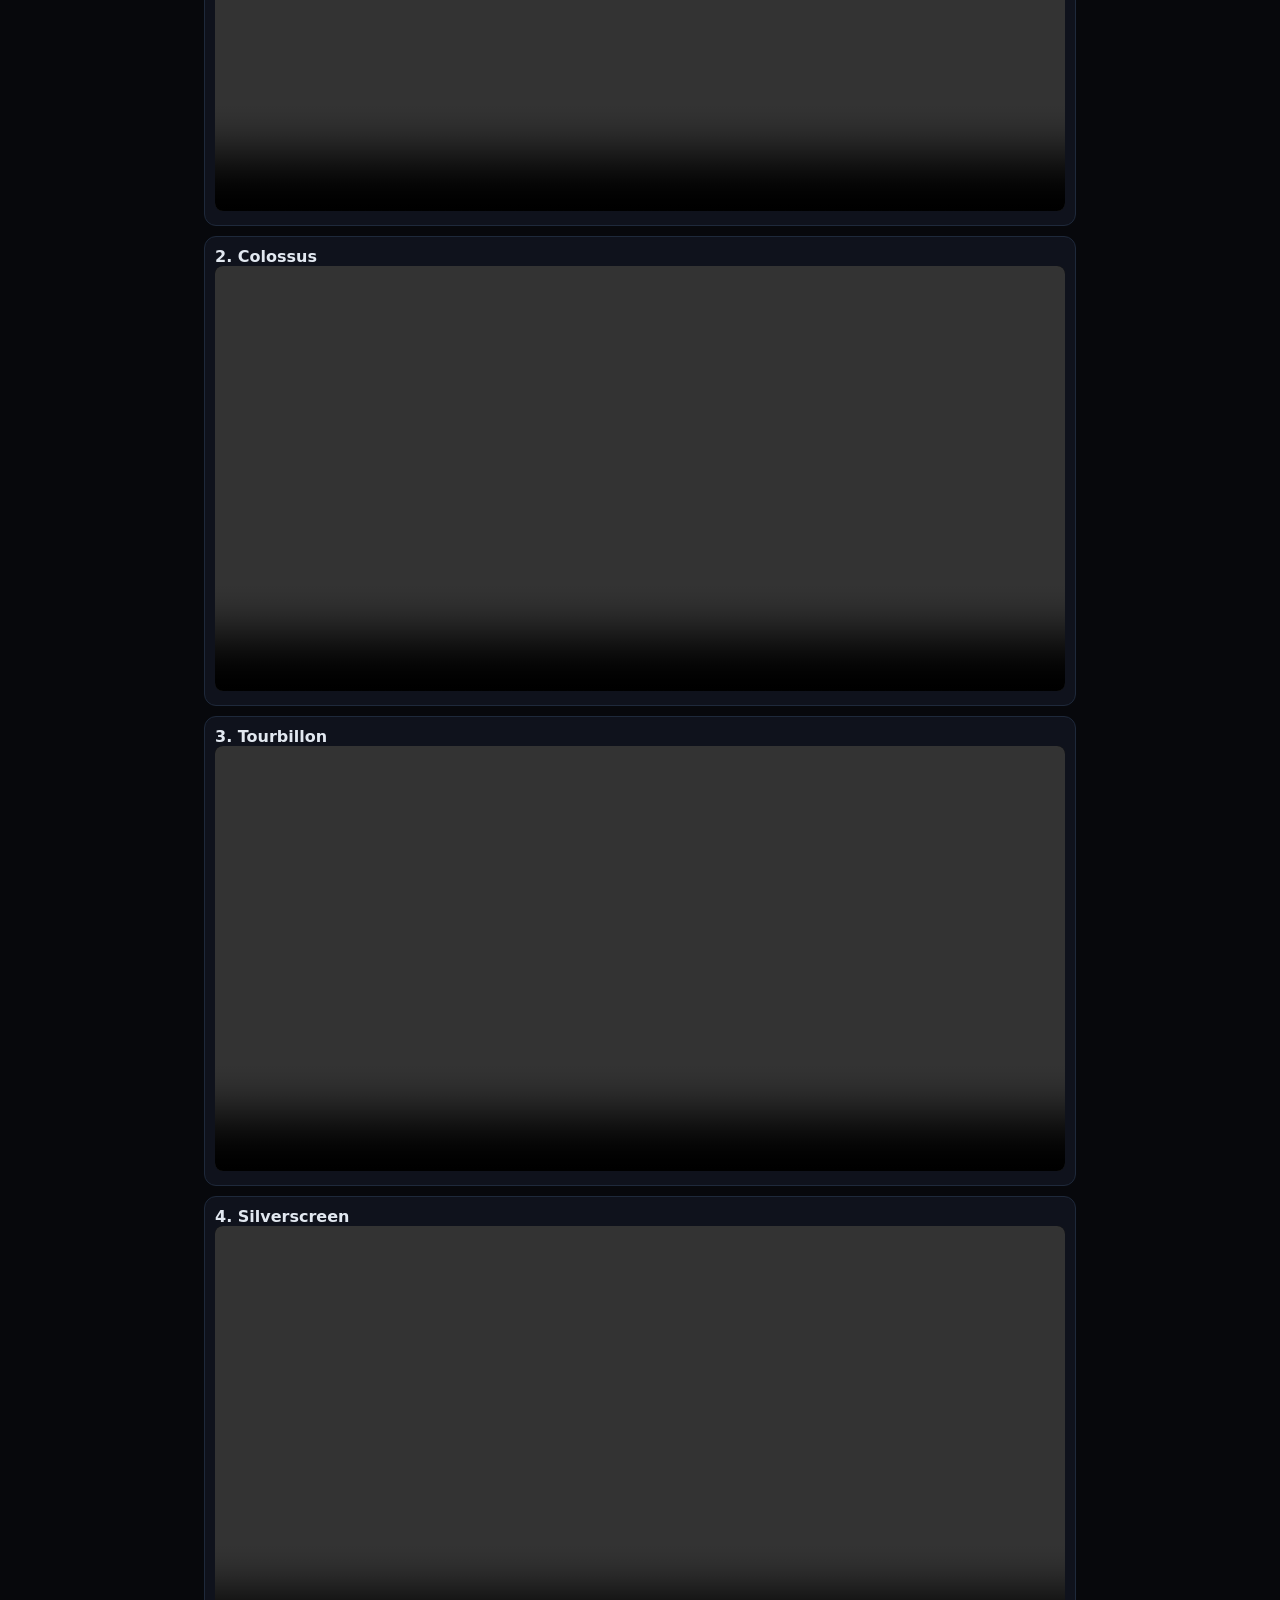
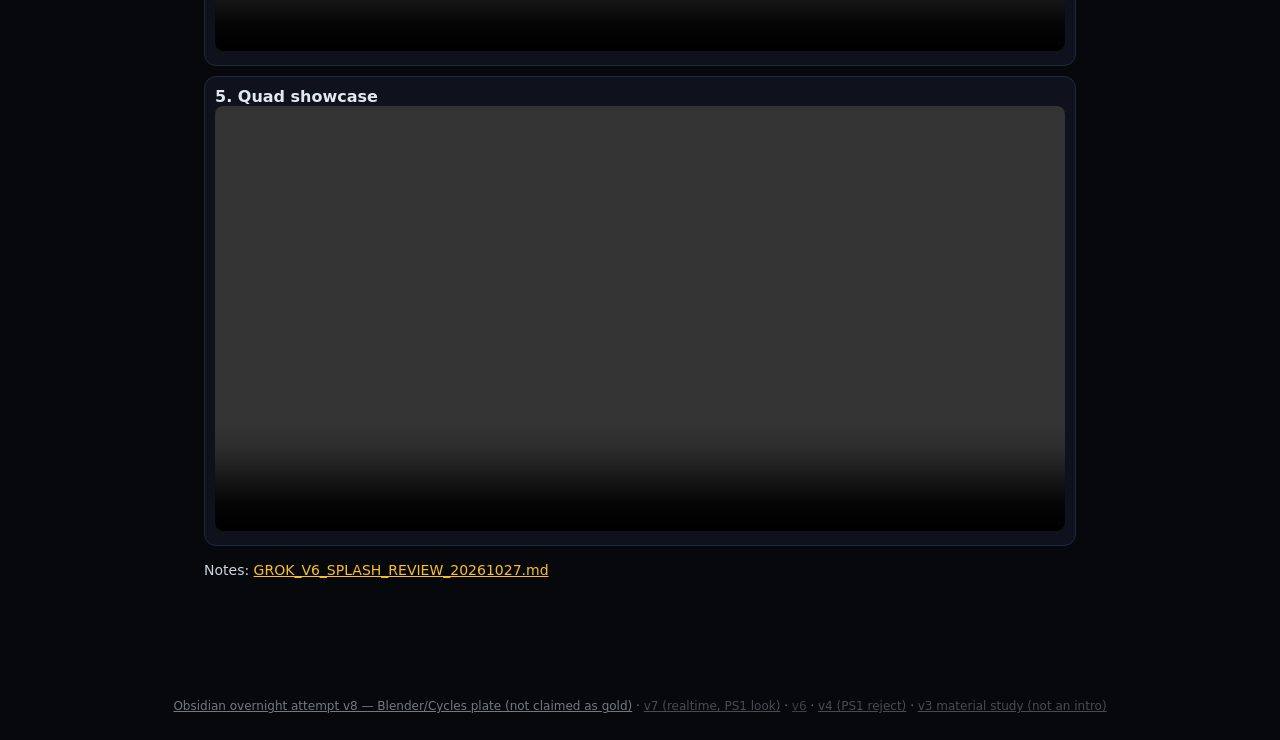
==== commit 3d9f0ad8: "Obsidian v8 overnight attempt: Blender Cycles portrait plate + film mix (preview, not gold)" ====
--- a/index.html
+++ b/index.html
@@ -104,6 +104,6 @@
 
   <p>Notes: <a class="md" href="GROK_V6_SPLASH_REVIEW_20261027.md">GROK_V6_SPLASH_REVIEW_20261027.md</a></p>
 </main>
-<p style="text-align:center;font-size:12px;opacity:.55;margin:24px 0"><a href="gold-v7/" style="color:inherit">v7 intro attempt (not claimed as gold)</a> · <a href="gold-v6/" style="color:inherit;opacity:.6">v6 (3.5/10, PS1 look)</a> · <a href="gold-v4/" style="color:inherit;opacity:.6">v4 (PS1 reject)</a> · <a href="gold-v3/" style="color:inherit;opacity:.6">v3 material study (not an intro)</a></p>
+<p style="text-align:center;font-size:12px;opacity:.55;margin:24px 0"><a href="gold-v8/" style="color:inherit">Obsidian overnight attempt v8 — Blender/Cycles plate (not claimed as gold)</a> · <a href="gold-v7/" style="color:inherit;opacity:.6">v7 (realtime, PS1 look)</a> · <a href="gold-v6/" style="color:inherit;opacity:.5">v6</a> · <a href="gold-v4/" style="color:inherit;opacity:.6">v4 (PS1 reject)</a> · <a href="gold-v3/" style="color:inherit;opacity:.6">v3 material study (not an intro)</a></p>
 </body>
 </html>
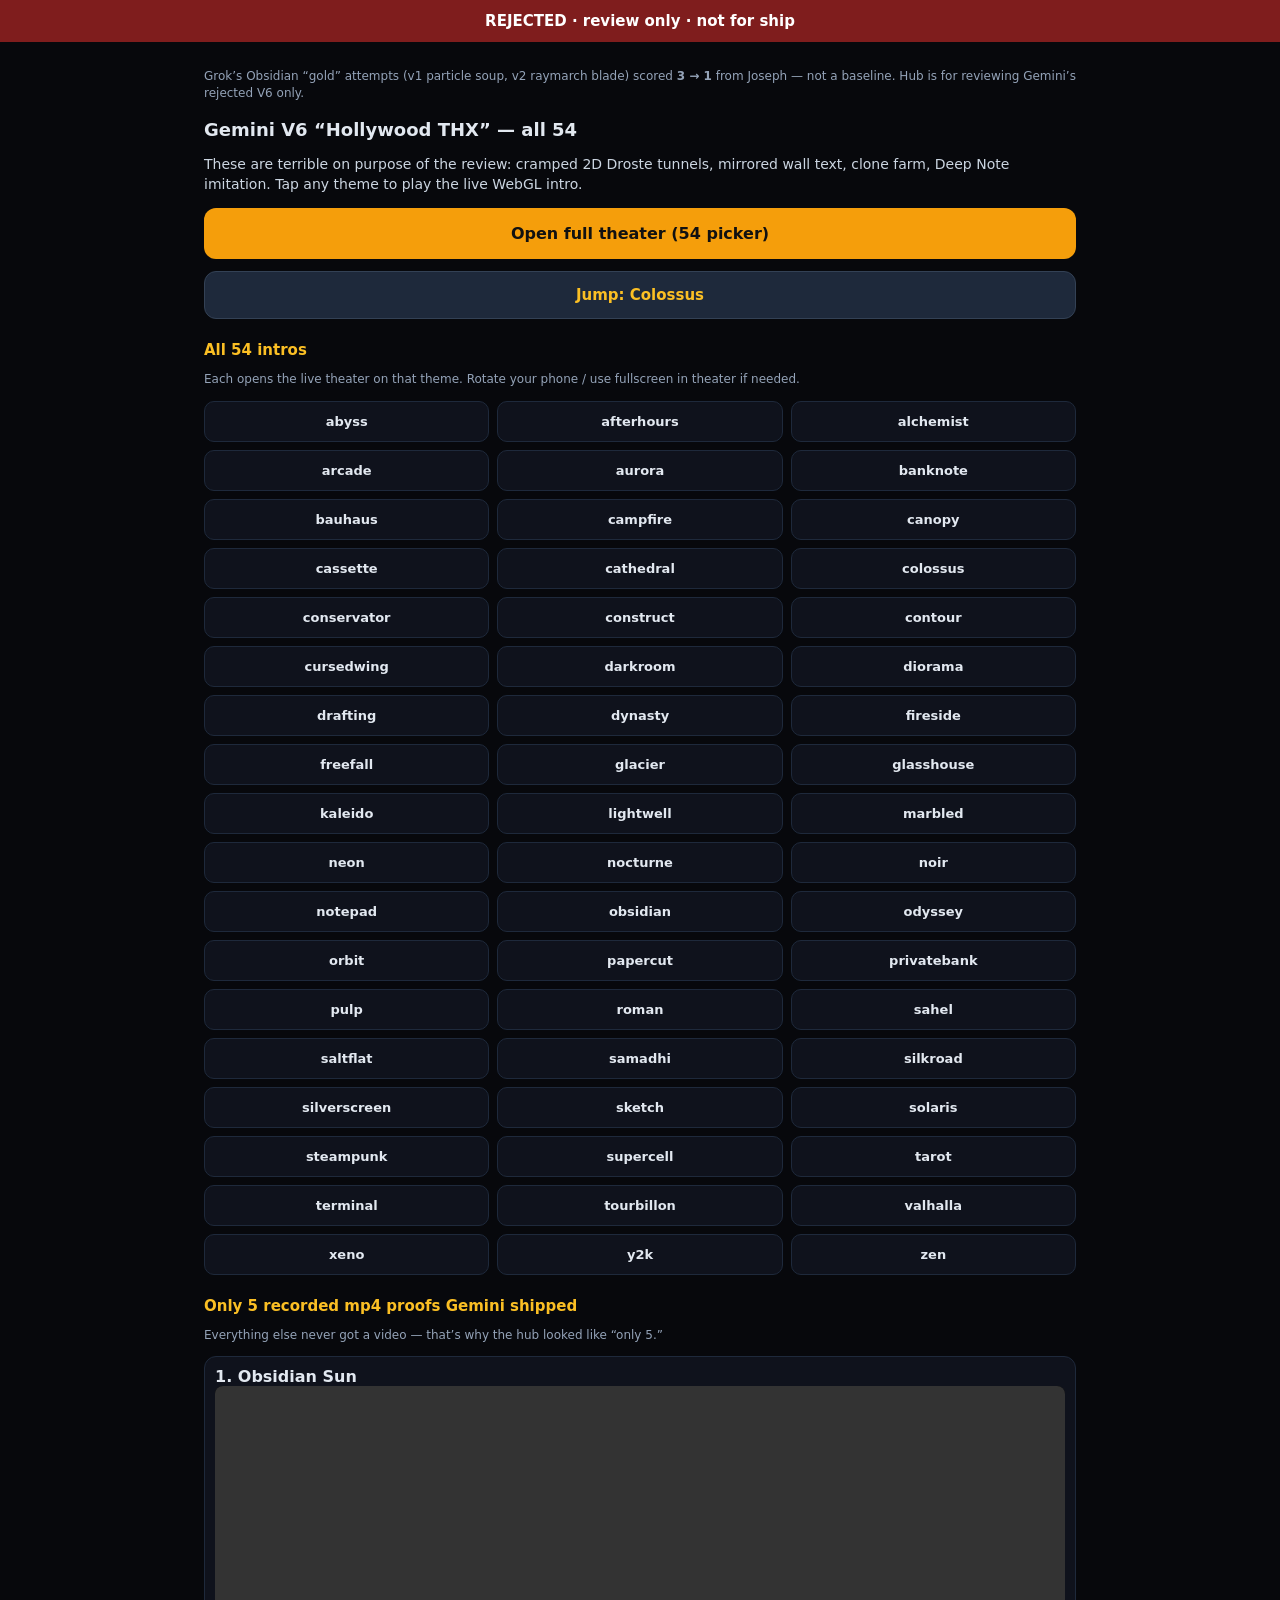
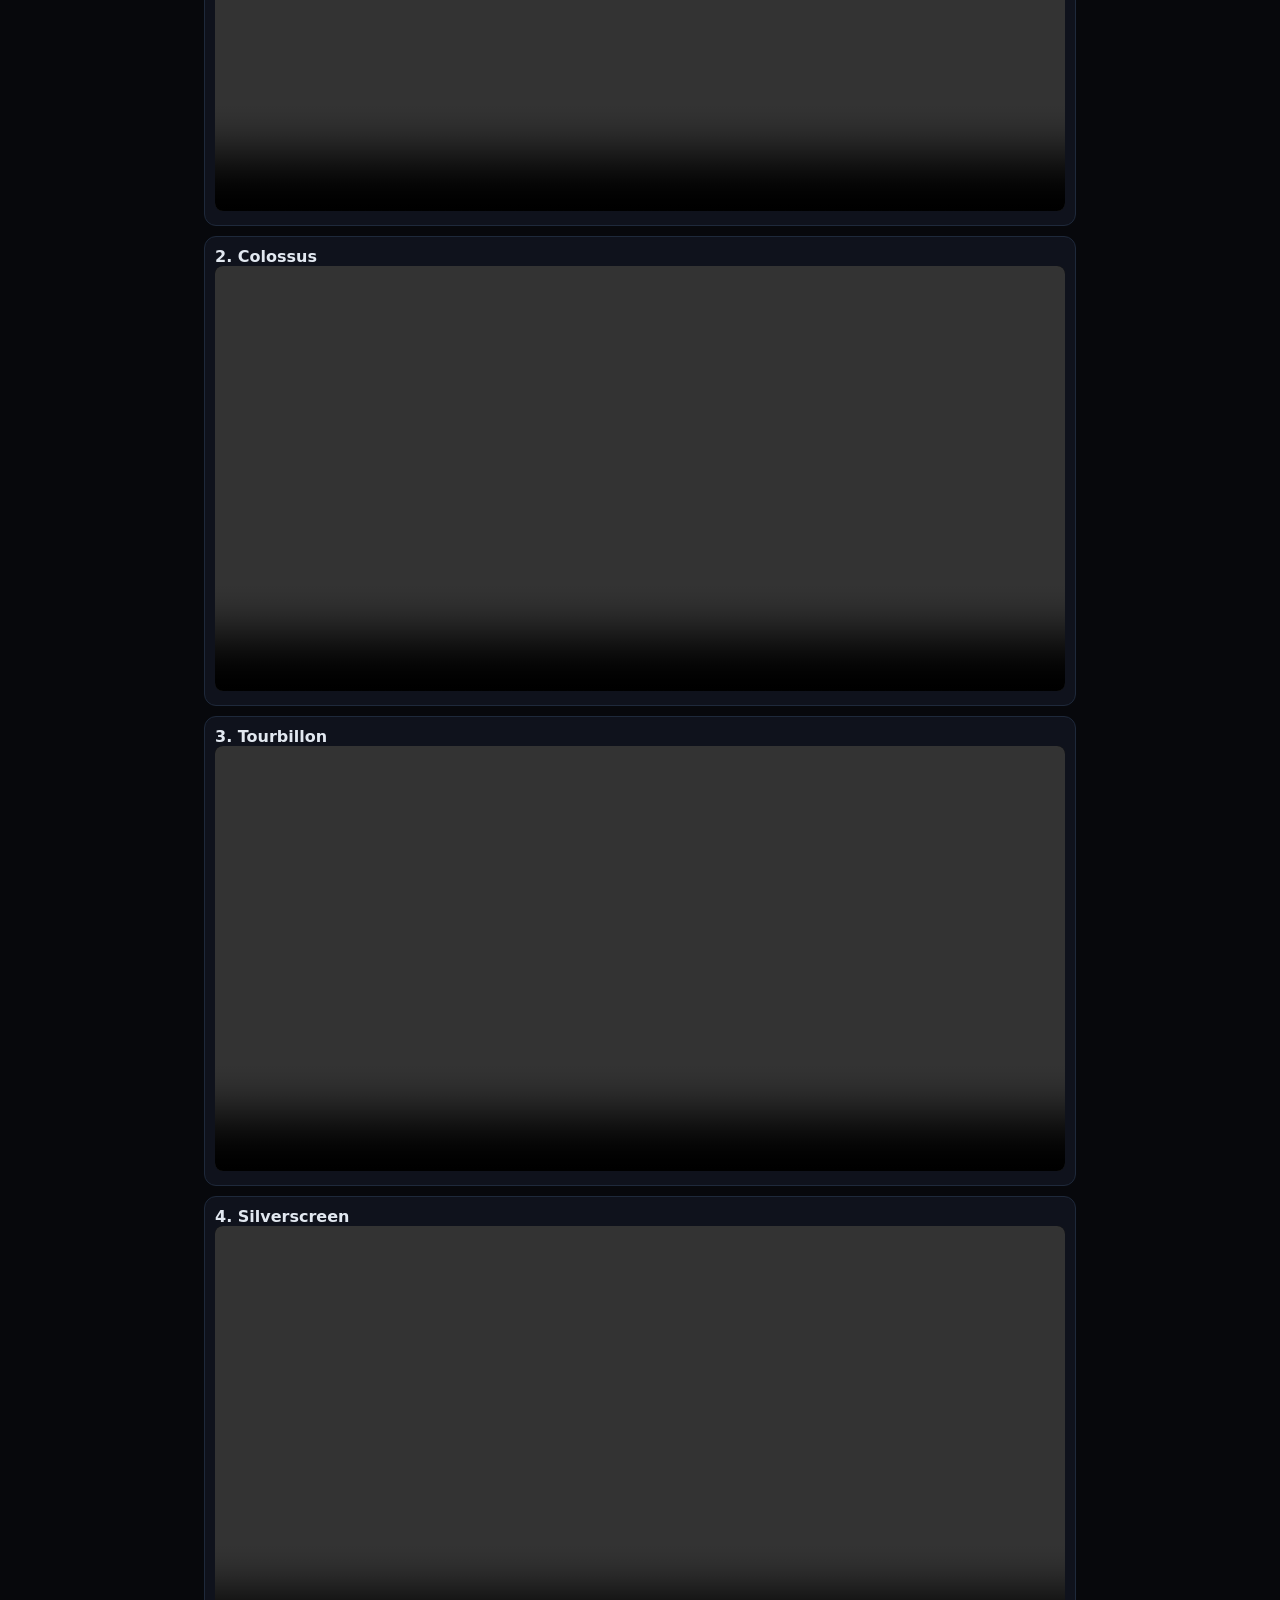
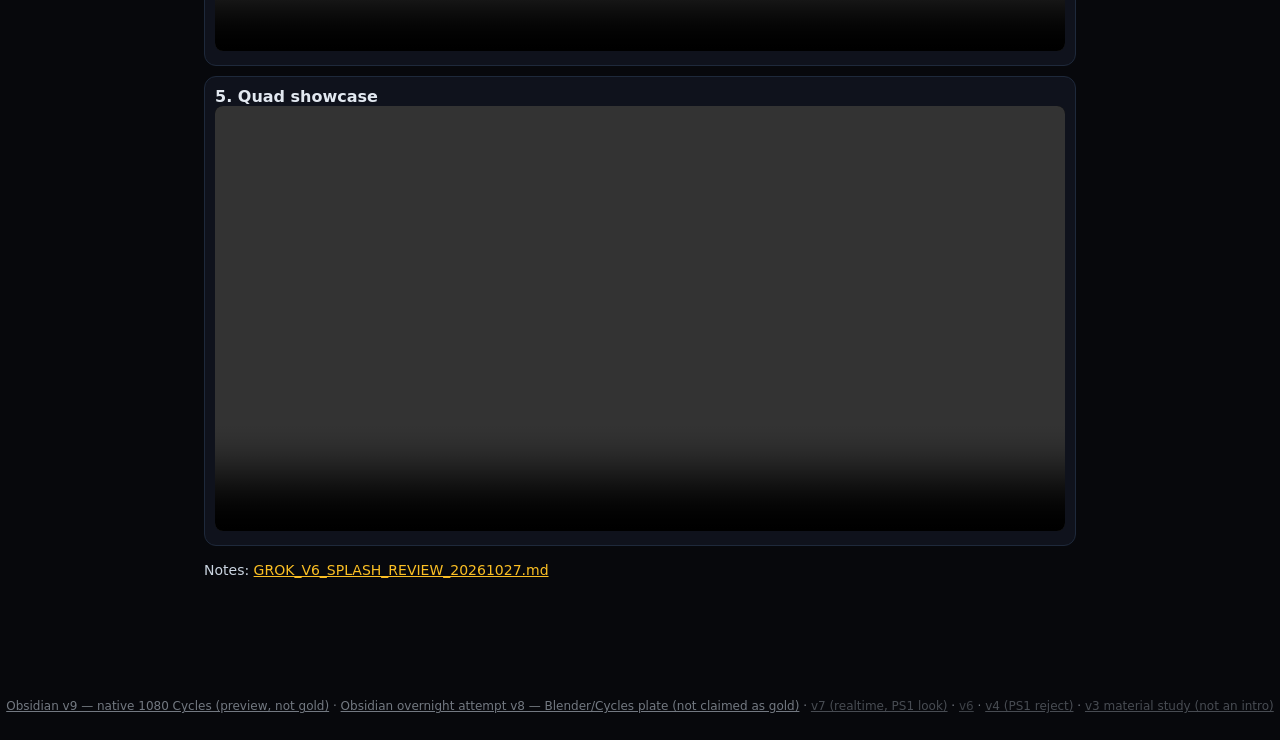
==== commit 30f15cd2: "gold-v9: native-1080 stills preview (plate rendering)" ====
--- a/index.html
+++ b/index.html
@@ -104,6 +104,6 @@
 
   <p>Notes: <a class="md" href="GROK_V6_SPLASH_REVIEW_20261027.md">GROK_V6_SPLASH_REVIEW_20261027.md</a></p>
 </main>
-<p style="text-align:center;font-size:12px;opacity:.55;margin:24px 0"><a href="gold-v8/" style="color:inherit">Obsidian overnight attempt v8 — Blender/Cycles plate (not claimed as gold)</a> · <a href="gold-v7/" style="color:inherit;opacity:.6">v7 (realtime, PS1 look)</a> · <a href="gold-v6/" style="color:inherit;opacity:.5">v6</a> · <a href="gold-v4/" style="color:inherit;opacity:.6">v4 (PS1 reject)</a> · <a href="gold-v3/" style="color:inherit;opacity:.6">v3 material study (not an intro)</a></p>
+<p style="text-align:center;font-size:12px;opacity:.55;margin:24px 0"><a href="gold-v9/" style="color:inherit">Obsidian v9 — native 1080 Cycles (preview, not gold)</a> · <a href="gold-v8/" style="color:inherit">Obsidian overnight attempt v8 — Blender/Cycles plate (not claimed as gold)</a> · <a href="gold-v7/" style="color:inherit;opacity:.6">v7 (realtime, PS1 look)</a> · <a href="gold-v6/" style="color:inherit;opacity:.5">v6</a> · <a href="gold-v4/" style="color:inherit;opacity:.6">v4 (PS1 reject)</a> · <a href="gold-v3/" style="color:inherit;opacity:.6">v3 material study (not an intro)</a></p>
 </body>
 </html>
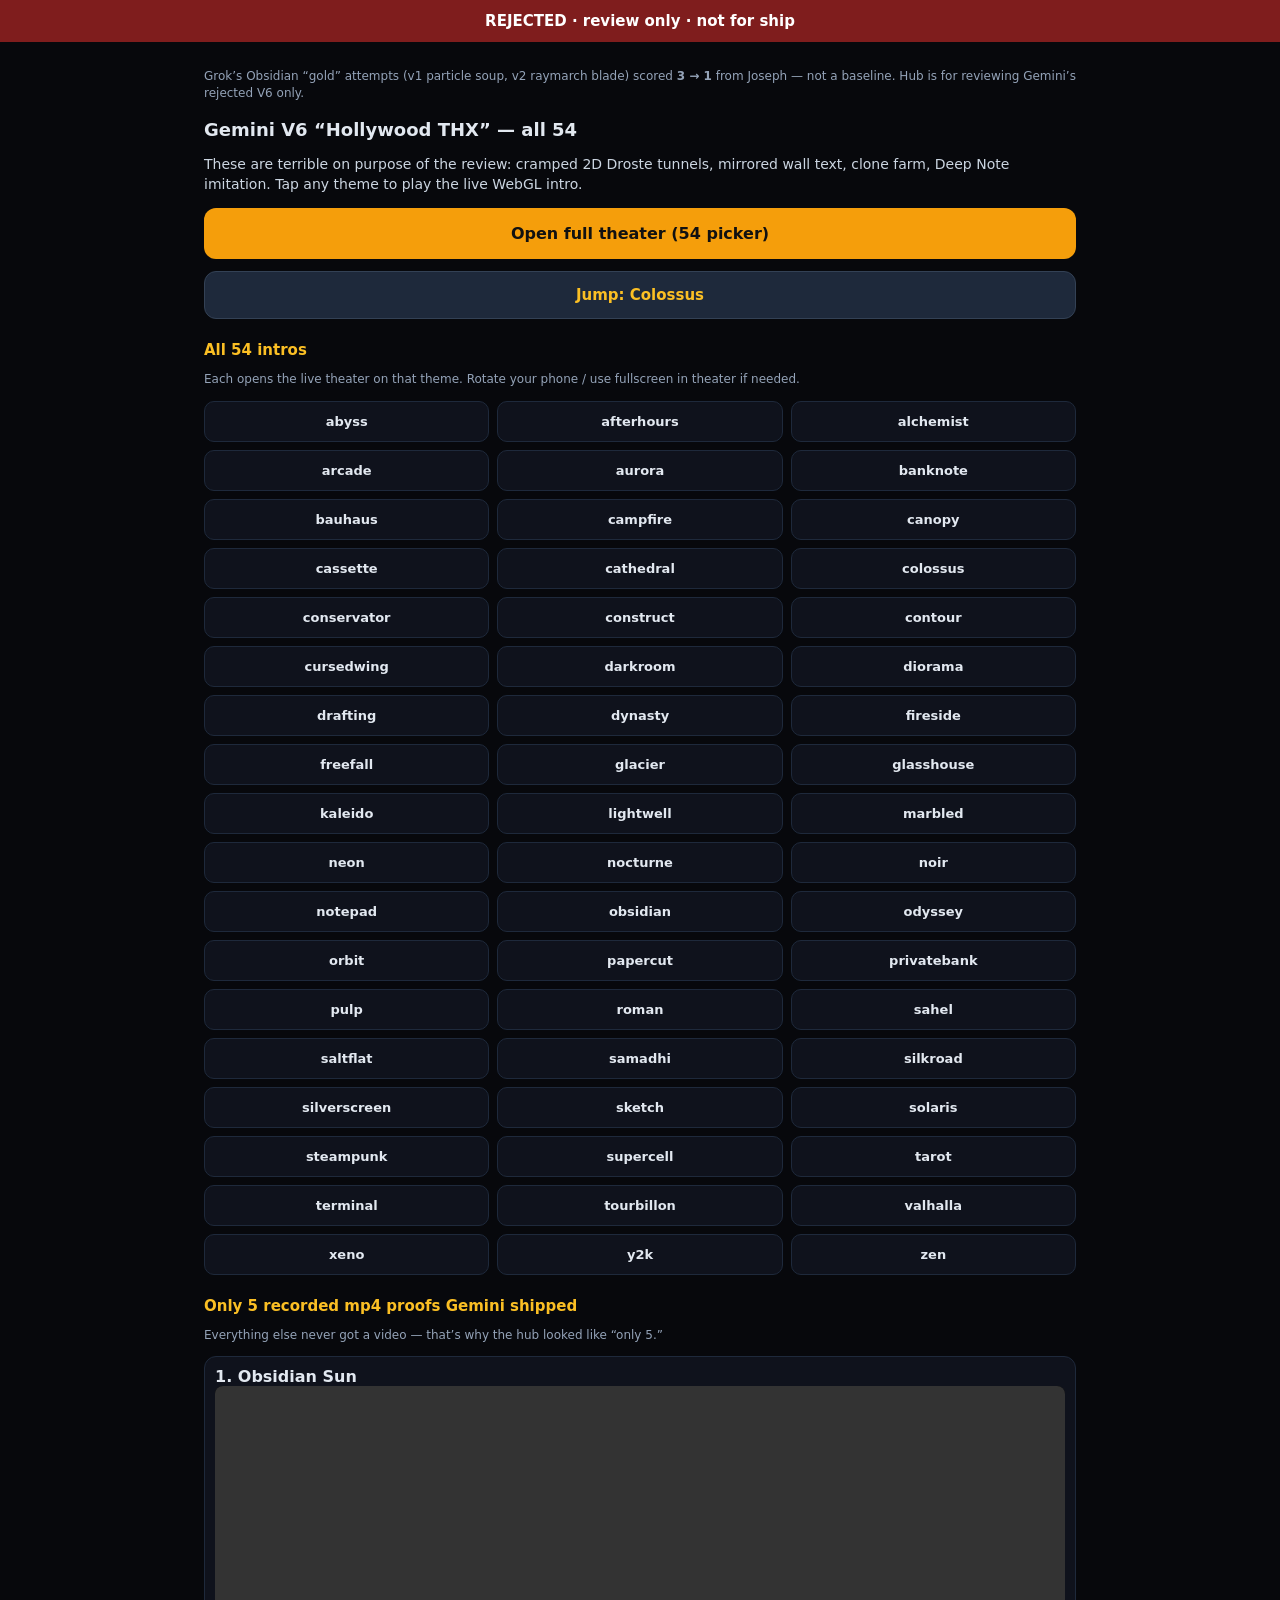
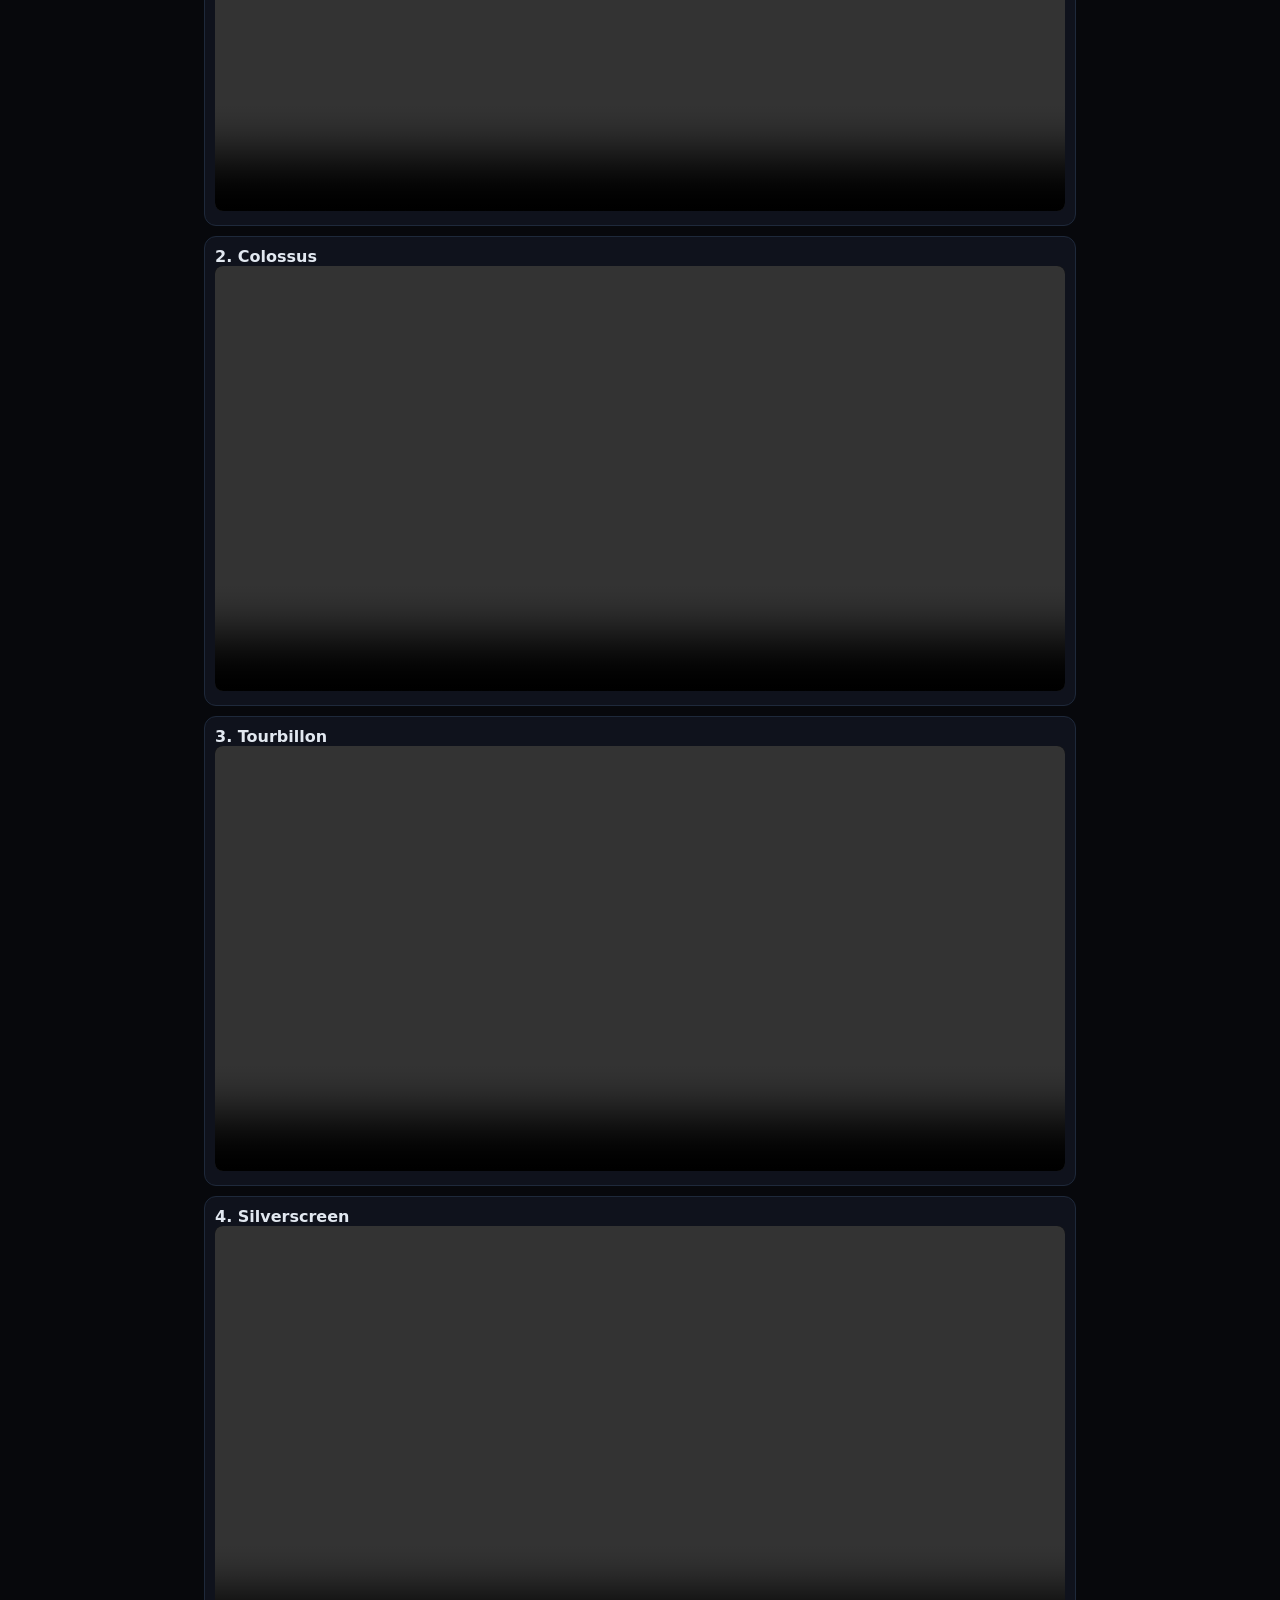
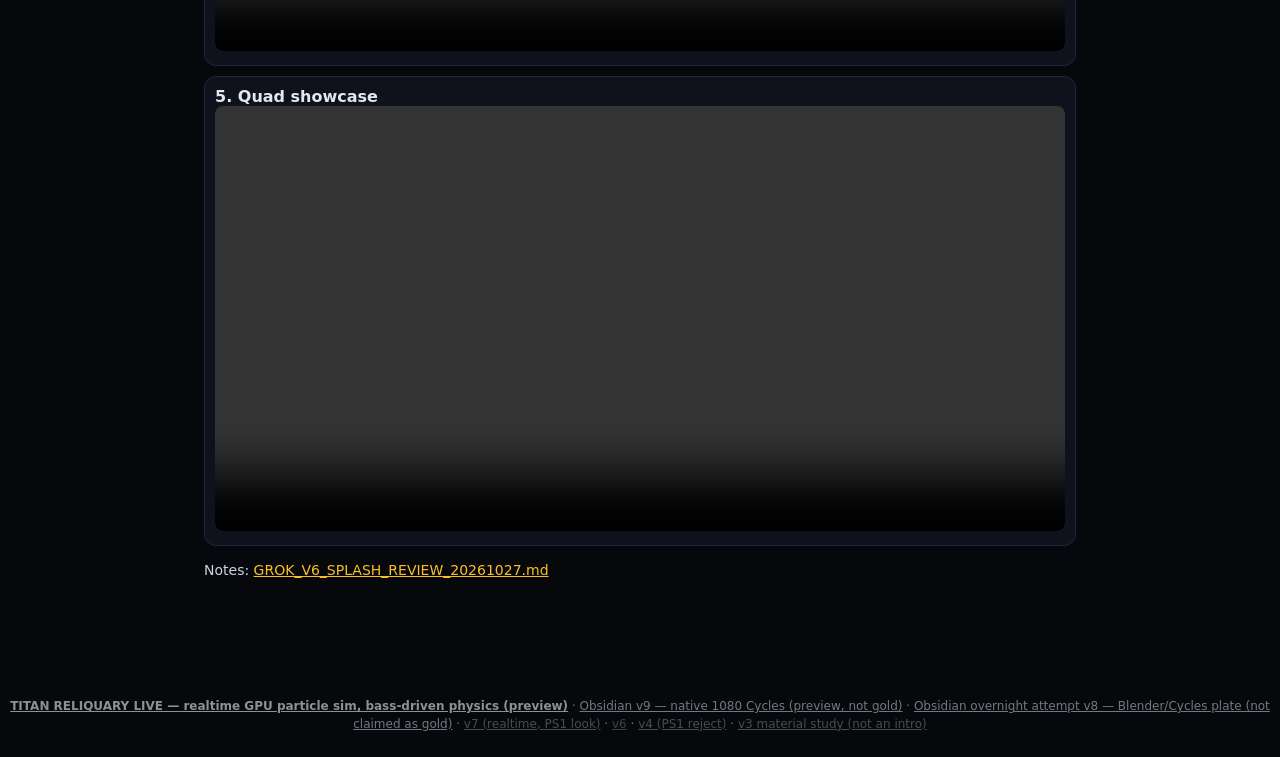
==== commit e9f97cb4: "gold-live: live TitanFXK Obsidian intro, bass-driven shock physics, quality tiers, chill realm" ====
--- a/index.html
+++ b/index.html
@@ -104,6 +104,6 @@
 
   <p>Notes: <a class="md" href="GROK_V6_SPLASH_REVIEW_20261027.md">GROK_V6_SPLASH_REVIEW_20261027.md</a></p>
 </main>
-<p style="text-align:center;font-size:12px;opacity:.55;margin:24px 0"><a href="gold-v9/" style="color:inherit">Obsidian v9 — native 1080 Cycles (preview, not gold)</a> · <a href="gold-v8/" style="color:inherit">Obsidian overnight attempt v8 — Blender/Cycles plate (not claimed as gold)</a> · <a href="gold-v7/" style="color:inherit;opacity:.6">v7 (realtime, PS1 look)</a> · <a href="gold-v6/" style="color:inherit;opacity:.5">v6</a> · <a href="gold-v4/" style="color:inherit;opacity:.6">v4 (PS1 reject)</a> · <a href="gold-v3/" style="color:inherit;opacity:.6">v3 material study (not an intro)</a></p>
+<p style="text-align:center;font-size:12px;opacity:.55;margin:24px 0"><a href="gold-live/" style="color:#fff;opacity:1;font-weight:600">TITAN RELIQUARY LIVE — realtime GPU particle sim, bass-driven physics (preview)</a> · <a href="gold-v9/" style="color:inherit">Obsidian v9 — native 1080 Cycles (preview, not gold)</a> · <a href="gold-v8/" style="color:inherit">Obsidian overnight attempt v8 — Blender/Cycles plate (not claimed as gold)</a> · <a href="gold-v7/" style="color:inherit;opacity:.6">v7 (realtime, PS1 look)</a> · <a href="gold-v6/" style="color:inherit;opacity:.5">v6</a> · <a href="gold-v4/" style="color:inherit;opacity:.6">v4 (PS1 reject)</a> · <a href="gold-v3/" style="color:inherit;opacity:.6">v3 material study (not an intro)</a></p>
 </body>
 </html>
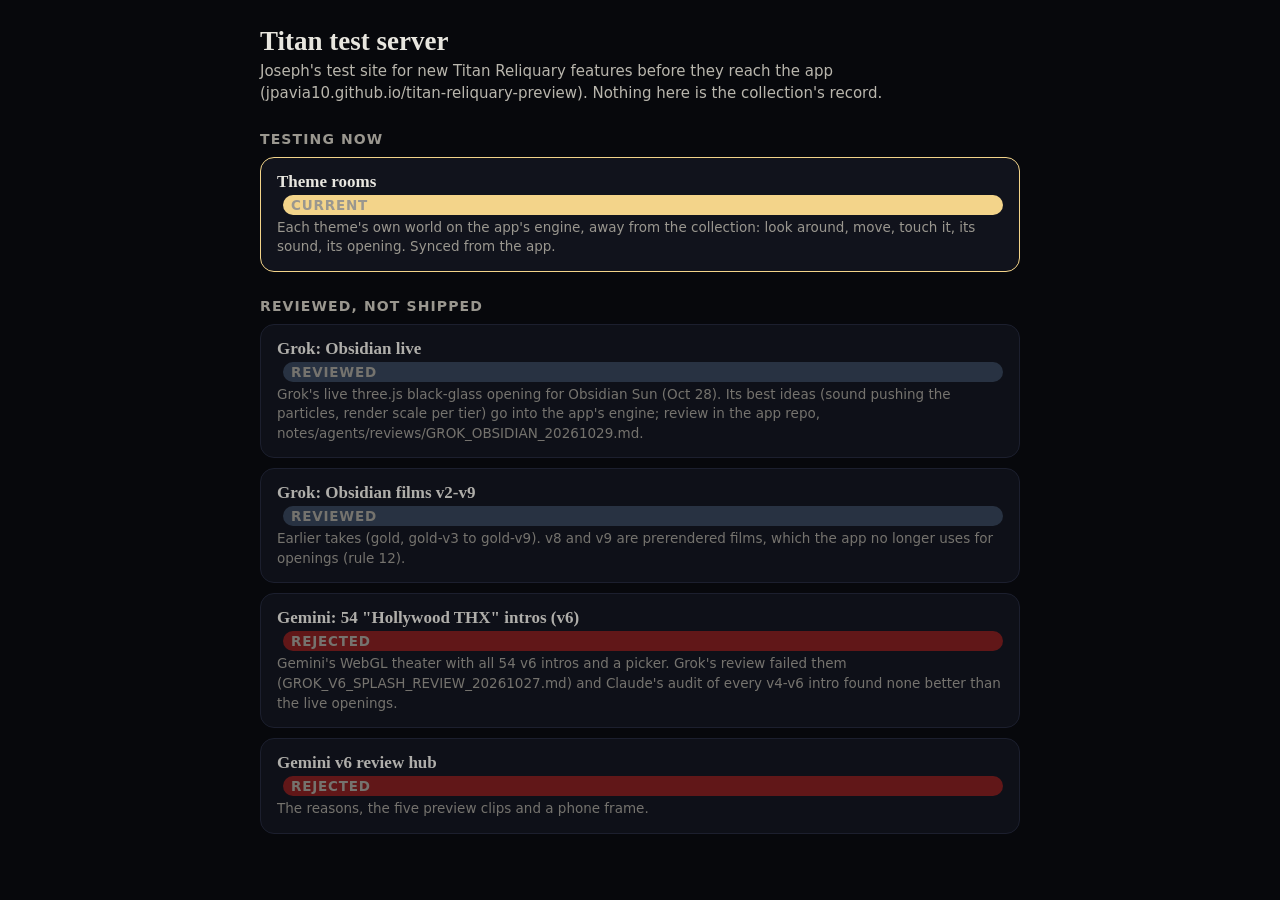
==== commit 86d860c8: "Test server hub; theme rooms now run the app's own room shell and 18 worlds (synced from the app) Th" ====
--- a/index.html
+++ b/index.html
@@ -1,109 +1,19 @@
-<!doctype html>
-<html lang="en">
-<head>
-<meta charset="utf-8">
-<meta name="viewport" content="width=device-width,initial-scale=1,viewport-fit=cover">
-<meta name="apple-mobile-web-app-capable" content="yes">
-<title>V6 splash · 54 intros · REJECTED</title>
-<style>
-  :root { color-scheme: dark; }
-  * { box-sizing: border-box; }
-  body { margin:0; background:#07080c; color:#e2e8f0; font-family:system-ui,-apple-system,sans-serif; }
-  .ban { position:sticky; top:0; z-index:20; background:#7f1d1d; color:#fff; padding:12px 14px; font-weight:800; text-align:center; font-size:15px; }
-  main { padding:14px; max-width:900px; margin:0 auto; padding-bottom:80px; }
-  h1 { font-size:18px; margin:16px 0 6px; }
-  h2 { font-size:15px; color:#fbbf24; margin:22px 0 10px; }
-  p,li { color:#cbd5e1; font-size:14px; line-height:1.45; }
-  .cta { display:block; width:100%; text-align:center; background:#f59e0b; color:#111; font-weight:800; padding:16px; border-radius:12px; text-decoration:none; font-size:16px; margin:12px 0; }
-  .cta2 { display:block; width:100%; text-align:center; background:#1e293b; color:#fbbf24; border:1px solid #334155; font-weight:700; padding:14px; border-radius:12px; text-decoration:none; font-size:15px; margin:8px 0; }
-  .grid { display:grid; grid-template-columns:repeat(2,minmax(0,1fr)); gap:8px; }
-  @media (min-width:520px) { .grid { grid-template-columns:repeat(3,minmax(0,1fr)); } }
-  .chip { display:block; padding:12px 10px; background:#0f121c; border:1px solid #1e293b; border-radius:10px; color:#e2e8f0; text-decoration:none; text-align:center; font-size:13px; font-weight:600; }
-  .chip:active { border-color:#fbbf24; color:#fbbf24; }
-  .vid { background:#0f121c; border:1px solid #1e293b; border-radius:12px; padding:10px; margin-bottom:10px; }
-  video { width:100%; border-radius:8px; background:#000; }
-  .note { font-size:12px; color:#94a3b8; }
-  a.md { color:#fbbf24; }
-</style>
-</head>
-<body>
-<div class="ban">REJECTED · review only · not for ship</div>
-<main>
-    <p class="note">Grok’s Obsidian “gold” attempts (v1 particle soup, v2 raymarch blade) scored <b>3 → 1</b> from Joseph — not a baseline. Hub is for reviewing Gemini’s rejected V6 only.</p>
-  <h1>Gemini V6 “Hollywood THX” — all 54</h1>
-  <p>These are terrible on purpose of the review: cramped 2D Droste tunnels, mirrored wall text, clone farm, Deep Note imitation. Tap any theme to play the live WebGL intro.</p>
-  <a class="cta" href="theater.html?t=obsidian">Open full theater (54 picker)</a>
-  <a class="cta2" href="theater.html?t=colossus">Jump: Colossus</a>
-
-  <h2>All 54 intros</h2>
-  <p class="note">Each opens the live theater on that theme. Rotate your phone / use fullscreen in theater if needed.</p>
-  <div class="grid">
-  <a class="chip" href="theater.html?t=abyss">abyss</a>
-  <a class="chip" href="theater.html?t=afterhours">afterhours</a>
-  <a class="chip" href="theater.html?t=alchemist">alchemist</a>
-  <a class="chip" href="theater.html?t=arcade">arcade</a>
-  <a class="chip" href="theater.html?t=aurora">aurora</a>
-  <a class="chip" href="theater.html?t=banknote">banknote</a>
-  <a class="chip" href="theater.html?t=bauhaus">bauhaus</a>
-  <a class="chip" href="theater.html?t=campfire">campfire</a>
-  <a class="chip" href="theater.html?t=canopy">canopy</a>
-  <a class="chip" href="theater.html?t=cassette">cassette</a>
-  <a class="chip" href="theater.html?t=cathedral">cathedral</a>
-  <a class="chip" href="theater.html?t=colossus">colossus</a>
-  <a class="chip" href="theater.html?t=conservator">conservator</a>
-  <a class="chip" href="theater.html?t=construct">construct</a>
-  <a class="chip" href="theater.html?t=contour">contour</a>
-  <a class="chip" href="theater.html?t=cursedwing">cursedwing</a>
-  <a class="chip" href="theater.html?t=darkroom">darkroom</a>
-  <a class="chip" href="theater.html?t=diorama">diorama</a>
-  <a class="chip" href="theater.html?t=drafting">drafting</a>
-  <a class="chip" href="theater.html?t=dynasty">dynasty</a>
-  <a class="chip" href="theater.html?t=fireside">fireside</a>
-  <a class="chip" href="theater.html?t=freefall">freefall</a>
-  <a class="chip" href="theater.html?t=glacier">glacier</a>
-  <a class="chip" href="theater.html?t=glasshouse">glasshouse</a>
-  <a class="chip" href="theater.html?t=kaleido">kaleido</a>
-  <a class="chip" href="theater.html?t=lightwell">lightwell</a>
-  <a class="chip" href="theater.html?t=marbled">marbled</a>
-  <a class="chip" href="theater.html?t=neon">neon</a>
-  <a class="chip" href="theater.html?t=nocturne">nocturne</a>
-  <a class="chip" href="theater.html?t=noir">noir</a>
-  <a class="chip" href="theater.html?t=notepad">notepad</a>
-  <a class="chip" href="theater.html?t=obsidian">obsidian</a>
-  <a class="chip" href="theater.html?t=odyssey">odyssey</a>
-  <a class="chip" href="theater.html?t=orbit">orbit</a>
-  <a class="chip" href="theater.html?t=papercut">papercut</a>
-  <a class="chip" href="theater.html?t=privatebank">privatebank</a>
-  <a class="chip" href="theater.html?t=pulp">pulp</a>
-  <a class="chip" href="theater.html?t=roman">roman</a>
-  <a class="chip" href="theater.html?t=sahel">sahel</a>
-  <a class="chip" href="theater.html?t=saltflat">saltflat</a>
-  <a class="chip" href="theater.html?t=samadhi">samadhi</a>
-  <a class="chip" href="theater.html?t=silkroad">silkroad</a>
-  <a class="chip" href="theater.html?t=silverscreen">silverscreen</a>
-  <a class="chip" href="theater.html?t=sketch">sketch</a>
-  <a class="chip" href="theater.html?t=solaris">solaris</a>
-  <a class="chip" href="theater.html?t=steampunk">steampunk</a>
-  <a class="chip" href="theater.html?t=supercell">supercell</a>
-  <a class="chip" href="theater.html?t=tarot">tarot</a>
-  <a class="chip" href="theater.html?t=terminal">terminal</a>
-  <a class="chip" href="theater.html?t=tourbillon">tourbillon</a>
-  <a class="chip" href="theater.html?t=valhalla">valhalla</a>
-  <a class="chip" href="theater.html?t=xeno">xeno</a>
-  <a class="chip" href="theater.html?t=y2k">y2k</a>
-  <a class="chip" href="theater.html?t=zen">zen</a>
-  </div>
-
-  <h2>Only 5 recorded mp4 proofs Gemini shipped</h2>
-  <p class="note">Everything else never got a video — that’s why the hub looked like “only 5.”</p>
-  <div class="vid"><b>1. Obsidian Sun</b><video controls playsinline preload="metadata" src="media/v6_thx_obsidian.mp4"></video></div>
-  <div class="vid"><b>2. Colossus</b><video controls playsinline preload="metadata" src="media/v6_thx_colossus.mp4"></video></div>
-  <div class="vid"><b>3. Tourbillon</b><video controls playsinline preload="metadata" src="media/v6_thx_tourbillon.mp4"></video></div>
-  <div class="vid"><b>4. Silverscreen</b><video controls playsinline preload="metadata" src="media/v6_thx_silverscreen.mp4"></video></div>
-  <div class="vid"><b>5. Quad showcase</b><video controls playsinline preload="metadata" src="media/v6_thx_quad.mp4"></video></div>
-
-  <p>Notes: <a class="md" href="GROK_V6_SPLASH_REVIEW_20261027.md">GROK_V6_SPLASH_REVIEW_20261027.md</a></p>
-</main>
-<p style="text-align:center;font-size:12px;opacity:.55;margin:24px 0"><a href="gold-live/" style="color:#fff;opacity:1;font-weight:600">TITAN RELIQUARY LIVE — realtime GPU particle sim, bass-driven physics (preview)</a> · <a href="gold-v9/" style="color:inherit">Obsidian v9 — native 1080 Cycles (preview, not gold)</a> · <a href="gold-v8/" style="color:inherit">Obsidian overnight attempt v8 — Blender/Cycles plate (not claimed as gold)</a> · <a href="gold-v7/" style="color:inherit;opacity:.6">v7 (realtime, PS1 look)</a> · <a href="gold-v6/" style="color:inherit;opacity:.5">v6</a> · <a href="gold-v4/" style="color:inherit;opacity:.6">v4 (PS1 reject)</a> · <a href="gold-v3/" style="color:inherit;opacity:.6">v3 material study (not an intro)</a></p>
-</body>
-</html>
+<!doctype html><html lang="en"><head><meta charset="utf-8"><meta name="viewport" content="width=device-width,initial-scale=1,viewport-fit=cover">
+<title>Titan test server</title><meta name="robots" content="noindex">
+<style>:root{color-scheme:dark}body{margin:0;background:#07080c;color:#e8e6df;font:15px/1.45 system-ui,-apple-system,sans-serif}
+main{max-width:760px;margin:0 auto;padding:20px 16px 48px}h1{font:600 27px/1.15 Georgia,serif;margin:6px 0 4px}h2{font:600 14px system-ui;letter-spacing:.08em;text-transform:uppercase;color:#9a978f;margin:26px 0 10px}
+p{color:#b9b6ad;margin:0 0 14px}a.c{display:block;padding:14px 16px;margin:0 0 10px;border-radius:14px;background:#11131c;border:1px solid #23273a;color:inherit;text-decoration:none}
+a.c b{display:block;font:600 17px Georgia,serif}a.c span{display:block;color:#9a978f;font-size:13.5px;margin-top:3px}.now{border-color:#f3d48a !important}.no{opacity:.75}
+.tag{display:inline-block;font:600 11px system-ui;letter-spacing:.06em;padding:2px 8px;border-radius:10px;margin-left:6px;vertical-align:2px}.t1{background:#f3d48a;color:#15120c}.t2{background:#7f1d1d;color:#fff}.t3{background:#334155;color:#e2e8f0}</style></head>
+<body><main>
+<h1>Titan test server</h1>
+<p>Joseph's test site for new Titan Reliquary features before they reach the app (jpavia10.github.io/titan-reliquary-preview).
+Nothing here is the collection's record.</p>
+<h2>Testing now</h2>
+<a class="c now" href="rooms/"><b>Theme rooms <span class="tag t1">CURRENT</span></b><span>Each theme's own world on the app's engine, away from the collection: look around, move, touch it, its sound, its opening. Synced from the app.</span></a>
+<h2>Reviewed, not shipped</h2>
+<a class="c no" href="gold-live/"><b>Grok: Obsidian live <span class="tag t3">REVIEWED</span></b><span>Grok's live three.js black-glass opening for Obsidian Sun (Oct 28). Its best ideas (sound pushing the particles, render scale per tier) go into the app's engine; review in the app repo, notes/agents/reviews/GROK_OBSIDIAN_20261029.md.</span></a>
+<a class="c no" href="gold-v9/"><b>Grok: Obsidian films v2-v9 <span class="tag t3">REVIEWED</span></b><span>Earlier takes (gold, gold-v3 to gold-v9). v8 and v9 are prerendered films, which the app no longer uses for openings (rule 12).</span></a>
+<a class="c no" href="theater.html"><b>Gemini: 54 "Hollywood THX" intros (v6) <span class="tag t2">REJECTED</span></b><span>Gemini's WebGL theater with all 54 v6 intros and a picker. Grok's review failed them (GROK_V6_SPLASH_REVIEW_20261027.md) and Claude's audit of every v4-v6 intro found none better than the live openings.</span></a>
+<a class="c no" href="v6.html"><b>Gemini v6 review hub <span class="tag t2">REJECTED</span></b><span>The reasons, the five preview clips and a phone frame.</span></a>
+</main></body></html>
